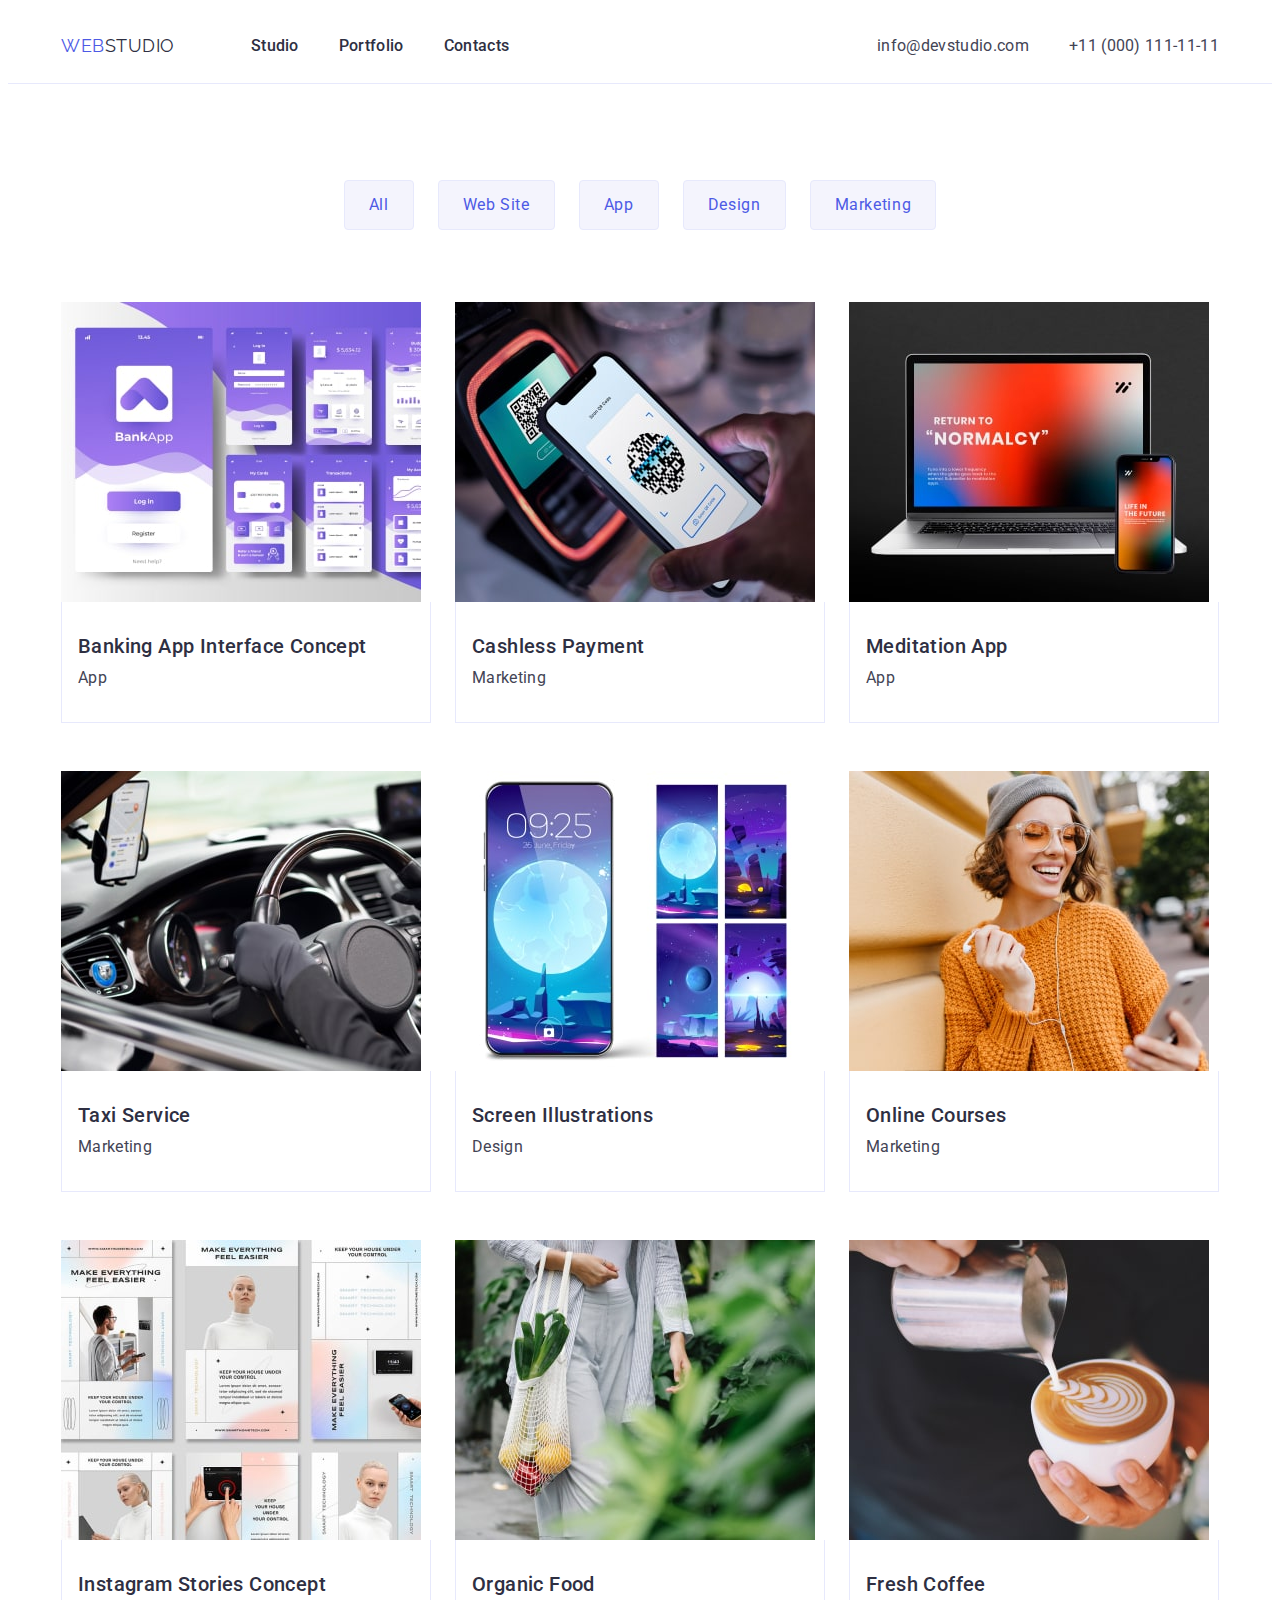
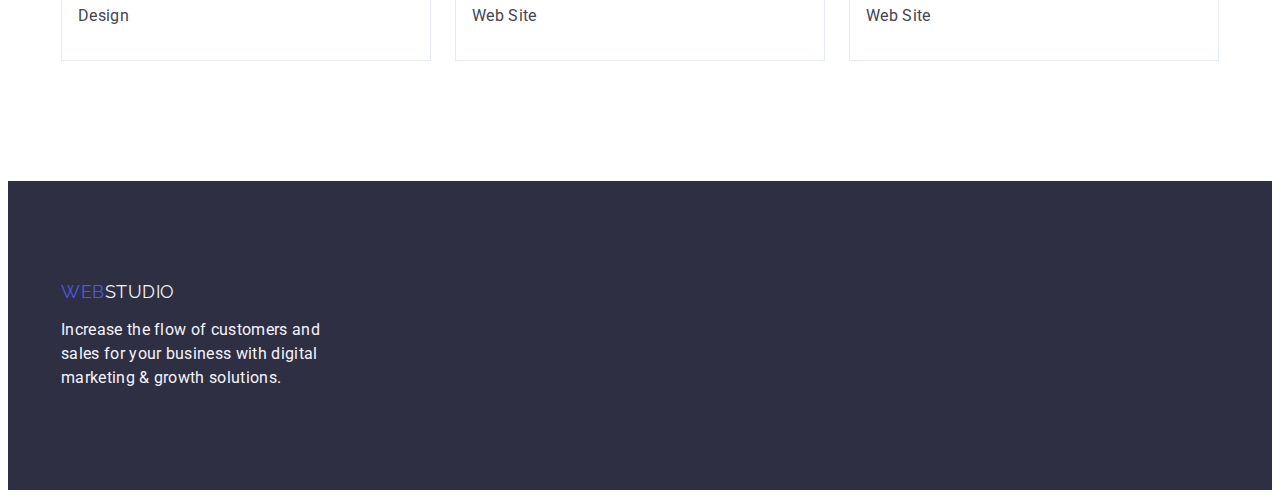
==== portfolio.html @ 1f960de4 "4-homework" ====
<!DOCTYPE html>
<html lang="en">
<head>
    <meta charset="UTF-8">
    <meta http-equiv="X-UA-Compatible" content="IE=edge">
    <meta name="viewport" content="width=device-width, initial-scale=1.0">
    <link rel="preconnect" href="https://fonts.googleapis.com">
    <link rel="preconnect" href="https://fonts.gstatic.com" crossorigin>
    <link href="https://fonts.googleapis.com/css2?family=Raleway:wght@800&family=Roboto:wght@300;400;500;700&display=swap" rel="stylesheet">
    <link rel="stylesheet" href="https://cdnjs.cloudflare.com/ajax/libs/modern-normalize/2.0.0/modern-normalize.min.css" integrity="sha512-4xo8blKMVCiXpTaLzQSLSw3KFOVPWhm/TRtuPVc4WG6kUgjH6J03IBuG7JZPkcWMxJ5huwaBpOpnwYElP/m6wg==" crossorigin="anonymous" referrerpolicy="no-referrer" />
    <link rel="stylesheet" href="styles/style.css">
    <title>Portfolio</title>
</head>
<body>
  <header class="header">
        <!-- navigation -->
        <div class="container">
            <nav class="navigation">
                <a class="logo link" href="./index.html">Web<span class="logo-second-part">Studio</span></a>
                <ul class="list nav-list">
                    <li class="item"><a class="nav-item link" href="./index.html">Studio</a></li>
                    <li class="item"><a class="nav-item link" href="./portfolio.html">Portfolio</a></li>
                    <li class="item"><a class="nav-item link" href="">Contacts</a></li>
                </ul>
            </nav>
            <!-- contacts -->
            <address class="contacts">
                <ul class="list contacts-list">
                    <li class="item"><a class="contacts-item link" href="mailto:info@devstudio.com">info@devstudio.com</a></li>
                    <li class="item"><a class="contacts-item link" href="tel:+110001111111">+11 (000) 111-11-11</a></li>
                </ul>
            </address>
        </div>
    </header>
    <main>
       <section class="portfolio">
            <div class="container">
                <h1 class="visually-hidden"> Portfolio</h1>
                <ul class="list portfolio-filter">
                    <li class="item">
                        <button class="portfolio-btn" type="button">All</button>
                    </li>
                    <li class="item">
                        <button class="portfolio-btn" type="button">Web Site</button>
                    </li>
                    <li class="item">
                        <button class="portfolio-btn" type="button">App</button>
                    </li>
                    <li class="item">
                        <button class="portfolio-btn" type="button">Design</button>
                    </li>
                    <li class="item">
                        <button class="portfolio-btn" type="button">Marketing</button>
                    </li>
                </ul>
                <ul class="list portfolio-list">
                    <li class="item">
                        <a class="portfolio-item link" href="">
                            <img src="images/portf1-min.jpg" width="360" alt="apps">
                            <div class="portfolio-item-name">
                                <h2 class="portfolio-header list-header">Banking App Interface Concept</h2>
                                <p class="portfolio-text list-text">App</p>
                            </div>
                        </a>
                    </li>
                    <li class="item">
                        <a class="portfolio-item link" href="">
                            <img src="images/portf2-min.jpg" width="360" alt="paymant">
                            <div class="portfolio-item-name">
                                <h2 class="portfolio-header list-header">Cashless Payment</h2>
                                <p class="portfolio-text list-text">Marketing</p>
                            </div>
                        </a>
                    </li>
                    <li class="item">
                        <a class="portfolio-item link" href="">
                            <img src="images/portf3-min.jpg" width="360" alt="desktop mobile apps">
                            <div class="portfolio-item-name">
                                <h2 class="portfolio-header list-header">Meditation App</h2>
                                <p class="portfolio-text list-text">App</p>
                            </div>
                        </a>
                    </li>
                    <li class="item">
                        <a class="portfolio-item link" href="">
                            <img src="images/portf4-min.jpg" width="360" alt="automobile app">
                            <div class="portfolio-item-name">
                                <h2 class="portfolio-header list-header">Taxi Service</h2>
                                <p class="portfolio-text list-text">Marketing</p>
                            </div>
                        </a>
                    </li>
                    <li class="item">
                        <a class="portfolio-item link" href="">
                            <img src="images/portf5-min.jpg" width="360" alt="screen">
                            <div class="portfolio-item-name">
                                <h2 class="portfolio-header list-header">Screen Illustrations</h2>
                                <p class="portfolio-text list-text">Design</p>
                            </div>
                        </a>
                    </li>
                    <li class="item">
                        <a class="portfolio-item link" href="">
                            <img src="images/portf6-min.jpg" width="360" alt="study">
                           <div class="portfolio-item-name">
                             <h2 class="portfolio-header list-header">Online Courses</h2>
                             <p class="portfolio-text list-text">Marketing</p>
                           </div>
                        </a>
                    </li>
                    <li class="item">
                        <a class="portfolio-item link" href="">
                            <img src="images/portf7-min.jpg" width="360" alt="instagram stories">
                            <div class="portfolio-item-name">
                                <h2 class="portfolio-header list-header">Instagram Stories Concept</h2>
                                <p class="portfolio-text list-text">Design</p>
                            </div>
                        </a>
                    </li>
                    <li class="item">
                        <a class="portfolio-item link" href="">
                            <img src="images/portf8-min.jpg" width="360" alt="vedgetables">
                            <div class="portfolio-item-name">
                                <h2 class="portfolio-header list-header">Organic Food</h2>
                                <p class="portfolio-text list-text">Web Site</p>
                            </div>
                        </a>
                    </li>
                    <li class="item">
                        <a class="portfolio-item link" href="">
                            <img src="images/portf9-min.jpg" width="360" alt="coffee">
                            <div class="portfolio-item-name">
                                <h2 class="portfolio-header list-header">Fresh Coffee</h2>
                                <p class="portfolio-text list-text">Web Site</p>
                            </div>
                        </a>
                    </li>
                </ul>
            </div>
       </section> 
    </main>
    <footer class="footer">
       <div class="container">
        <a class="logo link" href="./index.html">Web<span class="logo-second-footer">Studio</span></a>
        <p class="disclaimer">Increase the flow of customers and sales for your business with digital marketing & growth solutions.</p>
       </div>
    </footer>
</body>
</html>
---- styles/style.css ----
/* for all */
:root {
    --text-color: #434455;
}

body {
    font-family: 'Roboto', sans-serif;
    color: #2E2F42;
    background-color: #fff;
}

h1,
h2,
h3,
p,
ul {
    padding: 0;
    margin: 0;
}

img {
    display: block;
}

.link {
    text-decoration: none;
}

.list {
    list-style: none;
}

.container {
    width: 1158px;
    margin: 0 auto;
    padding-left: 12px;
    padding-right: 12px;
    /* outline: 2px solid red; */
}

.section-title {
    font-size: 36px;
    line-height: 1.11;
    text-align: center;
    letter-spacing: 0.02em;
    text-transform: capitalize;
}

.list-header {
    font-weight: 500;
    font-size: 20px;
    line-height: 1.2;
    letter-spacing: 0.02em;
}

.list-text {
    font-size: 16px;
    line-height: 1.5;
    letter-spacing: 0.02em;
    color: var(--text-color);
}

.visually-hidden {
    position: absolute;
    white-space: nowrap;
    width: 1px;
    height: 1px;
    overflow: hidden;
    border: 0;
    padding: 0;
    clip: rect(0 0 0 0);
    clip-path: inset(50%);
    margin: -1px;
}

/* Header */
.header {
    padding-top: 10.5px;
    padding-bottom: 10.5px;
    border-bottom: 1px solid #E7E9FC;
}

.header .container {
    display: flex;
    justify-content: space-between;
}

.logo {
    font-family: 'Raleway', sans-serif;
    font-size: 18px;
    line-height: 1.17;
    color: #4D5AE5;
    letter-spacing: 0.03em;
    text-transform: uppercase;

    padding-top: 15px;
    padding-bottom: 15px;
    margin-right: 76px;
}

.logo-second-part {
    color: #2E2F42;
}

.navigation {
    display: flex;
    align-items: center;
}

.nav-list {
    display: flex;
    gap: 40px;
}

.nav-item {
    font-size: 16px;
    line-height: 1.5;
    letter-spacing: 0.02em;
    color: #2E2F42;
    font-weight: 500;

    padding-top: 24px;
    padding-bottom: 24px;
}

.nav-list .item {
    padding-top: 15px;
    padding-bottom: 15px;
    /* margin-right: 40px; */
}

/* .nav-list .item:last-child {
    margin-right: 0px;
} */

.nav-item:hover,
.nav-item:focus {
    color: #404BBF;
}
.contacts {
    font-style: normal;
}

.contacts-list {
    display: flex;
    gap: 40px;
}

.contacts-list .item {
    padding-top: 15px;
    padding-bottom: 15px;
    /* margin-right: 40px; */
}

/* .contacts-list .item:last-child {
    margin-right: 0;
} */

.contacts-item {
    font-size: 16px;
    line-height: 1.5;
    letter-spacing: 0.02em;
    color: #434455;
}

.contacts-item:hover,
.contacts-item:focus {
    color: #404BBF;
}

/* main index */

/* HERO */

.hero {
    background: #2E2F42;
    background-image: linear-gradient(rgba(46, 47, 66, 0.7), rgba(46, 47, 66, 0.7)), url(../images/hero-img.jpg);
    background-repeat: no-repeat;
    background-position: center;
    background-size: cover;
    height: 600px;
    padding-top: 188px;
    padding-bottom: 188px;
}
.hero-header {
    font-size: 56px;
    line-height: 1.07;
    text-align: center;
    letter-spacing: 0.02em;
    color: #FFFFFF;
    max-width: 496px;
    
    /* width: 496px; */
    /* margin-bottom: 48px; */
    margin: 0 auto 48px;
}

.hero-btn {
    font-family: 'Roboto', sans-serif;
    font-size: 16px;
    line-height: 1.5;
    align-items: center;
    letter-spacing: 0.04em;
    color: #FFFFFF;
    background-color: #4D5AE5;
    cursor: pointer;
    
    border: none;
    border-radius: 4px;
    /* padding: 16px 32px; */
    min-width: 169px;
    height: 56px;
    display: block;
    margin: 0 auto;
}

.hero-btn:hover,
.hero-btn:focus {
    background-color: #404BBF;
}

/* FEACHERS */

.feachers {
    padding-top: 120px;
    padding-bottom: 120px;
}

.feachers-list {
    display: flex;
    gap: 24px;
}

.feachers-list .item {
    width: calc((100%-72px)/4);
    /* margin-right: 24px; */
}

.feachers-img {
    /* background-color: #F4F4FD; */
    border-radius: 4px;
    width: 264px;
    height: 112px;
    display: flex;
}

/* .feachers-icon{
    display: flex;
} */

/* .feachers-list .item:last-child {
    margin-right: 0;
} */

.feachers-header-item {
    margin-bottom: 8px;
}

.feachers-text-item {
}

/* SERVICES */

.services {
    padding-bottom: 120px;
}

.services-header {
    margin-bottom: 72px;
}

.services-list {
    display: flex;
    gap: 24px;
}

.services-list .item {
    width: 360px;
    height: 300px;
    border: 1px solid #E7E9FC;
    /* margin-right: 24px; */
}

/* .services-list .item:last-child {
    margin-right: 0;
} */

/* TEAM */

.team {
    background-color: #F4F4FD;
    padding-top: 120px;
    padding-bottom: 120px;
}

.team-header {
    margin-bottom: 72px;
}

.team-list {
    display: flex;
    gap: 24px;
    
}

.team-item {
    background-color: #ffffff;
    width: calc((100% - 72px) / 4);
    /* padding-bottom: 32px; */
    background-color: #ffffff;
    box-shadow: 0px 1px 6px rgba(46, 47, 66, 0.08),
                0px 1px 1px rgba(46, 47, 66, 0.16),
                0px 2px 1px rgba(46, 47, 66, 0.08);
    border-radius: 0px 0px 4px 4px;
    /* margin-right: 24px; */
}

/* .team-list .team-item:last-child {
    margin-right: 0;
} */

.team-name-position {
    padding: 32px 16px;
}

.team-header-item {
    /* margin-top: 32px; */
    margin-bottom: 8px;
    text-align: center;
}

.team-text-item {
    /* margin-bottom: 32px; */
    text-align: center;
}

/* .social-network {
    background-color: #4D5AE5;
    width: 40px;
    height: 40px;
} */

/* main Portfolio */

.portfolio {
    padding-top: 96px;
    padding-bottom: 120px;
}

.portfolio-filter {
    display: flex;
    margin-bottom: 72px;
    justify-content: center;
}

.portfolio-btn {
    font-family: 'Roboto', sans-serif;
    font-style: normal;
    font-size: 16px;
    line-height: 1.5;
    letter-spacing: 0.04em; 
    color: #4D5AE5;
    background-color: #F4F4FD;
    
    border: 1px solid #E7E9FC;
    border-radius: 4px;
    cursor: pointer;
    padding: 12px 24px;
}

.portfolio-filter .item {
    margin-right: 24px;
}

.portfolio-filter .item:last-child {
    margin-right: 0;
}

.portfolio-btn:hover,
.portfolio-btn:focus {
    background-color: #404BBF;
    color: #FFFFFF;
    box-shadow: 0px 3px 1px rgba(0, 0, 0, 0.1), 
                0px 2px 1px rgba(0, 0, 0, 0.08), 
                0px 2px 2px rgba(0, 0, 0, 0.12);
    border: 1px solid transparent;
}

.portfolio-list {
    display: flex;
    flex-wrap: wrap;
    gap: 48px 24px;
}

.portfolio-list .item {
    width: calc((100% - 48px) / 3);
    /* width: 360px; */
    /* padding-bottom: 32px; */
    /* margin-right: 24px; */
    /* margin-bottom: 48px; */
}

.portfolio-item-name {
    padding: 32px 16px;
    border: 1px solid #E7E9FC;
    border-top: none;
}

/* .portfolio-list .item:nth-child(3n) {
    margin-right: 0;
} */

/* .portfolio-list .item:nth-last-child(-n+3) {
    margin-bottom: 0;
} */

.portfolio-header {
    color: #2E2F42;
    margin-bottom: 8px;
    /* margin-top: 32px; */
    /* margin-left: 16px; */
}

.portfolio-text {
    /* margin-left: 16px; */
}

/* Footer */

.footer {
    background-color: #2E2F42;
    padding-top: 100px;
    padding-bottom: 100px;
}

.footer .link {
    display: inline-block;
    margin-bottom: 16px;
    padding: 0;
}

.logo-second-footer {
    color: #F4F4FD;
}

.disclaimer {
    color: #F4F4FD;
    font-size: 16px;
    line-height: 1.5;
    letter-spacing: 0.02em;
    max-width: 264px;
}
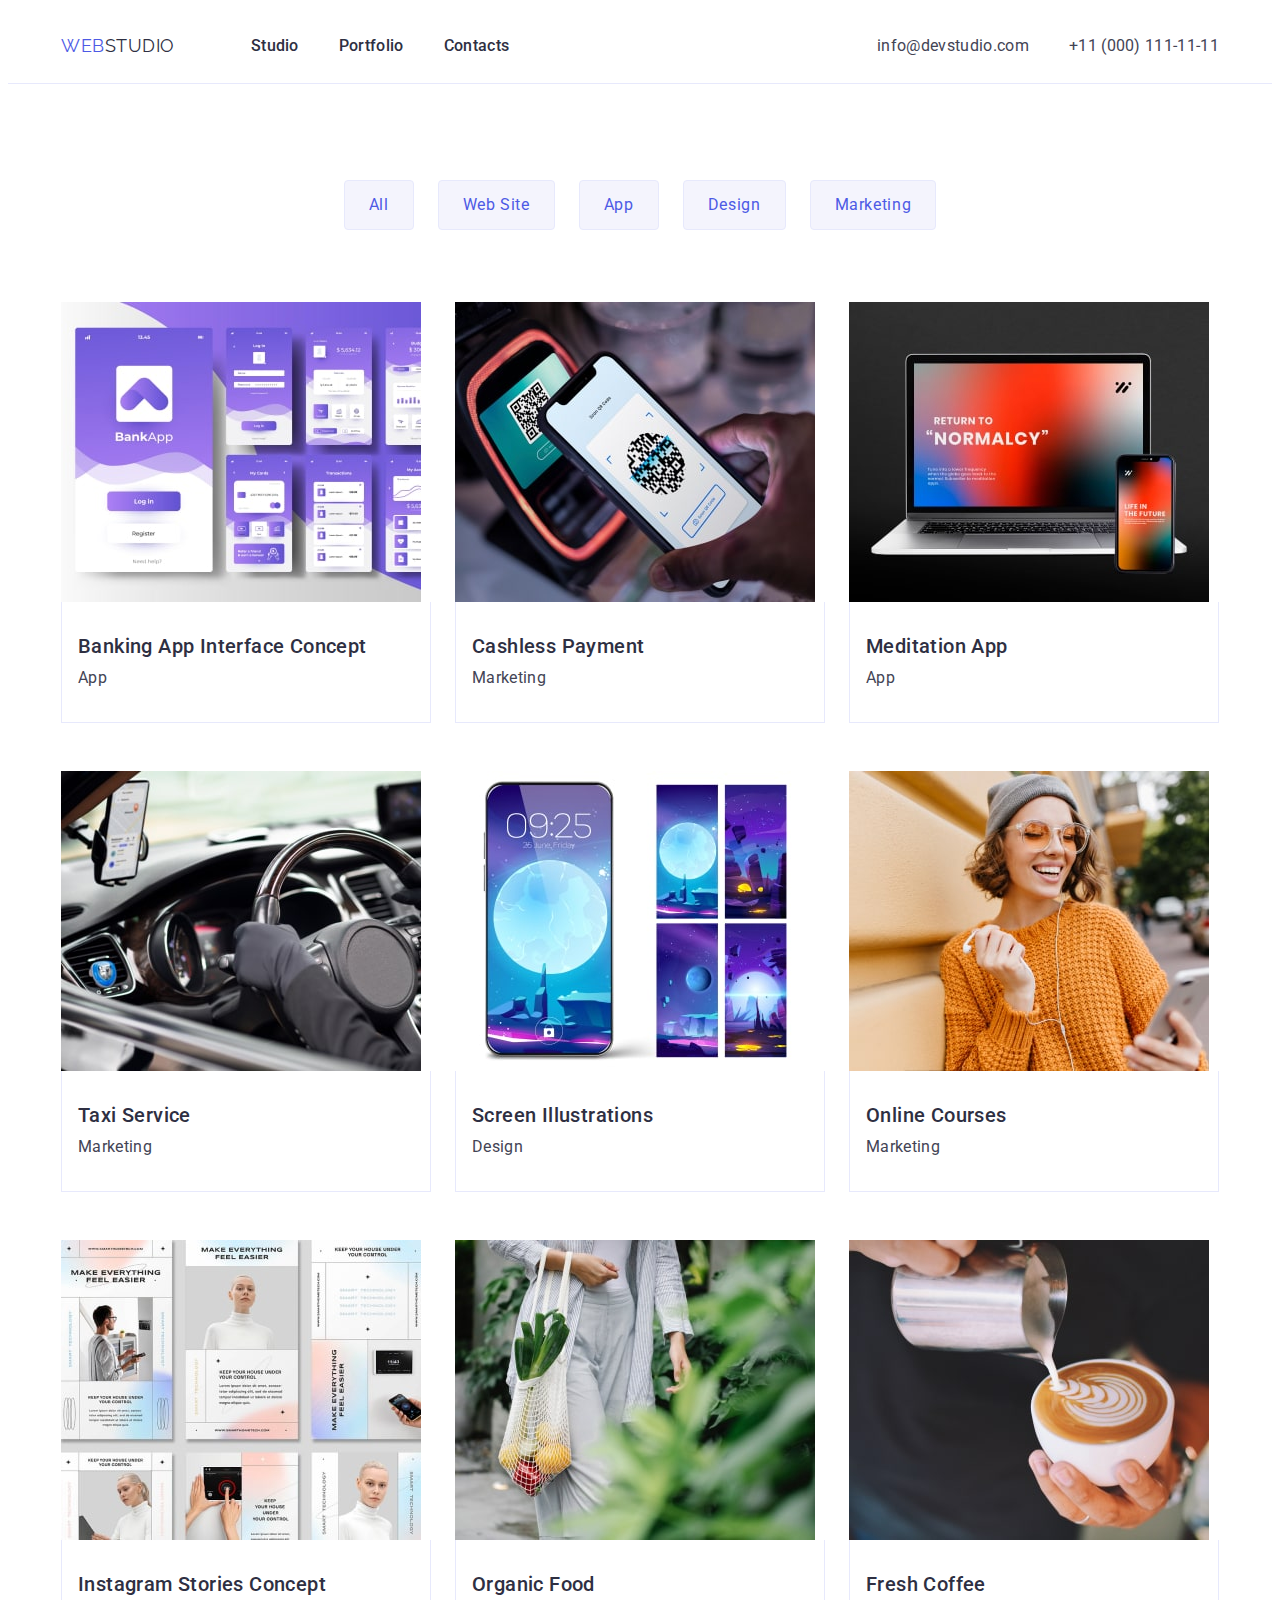
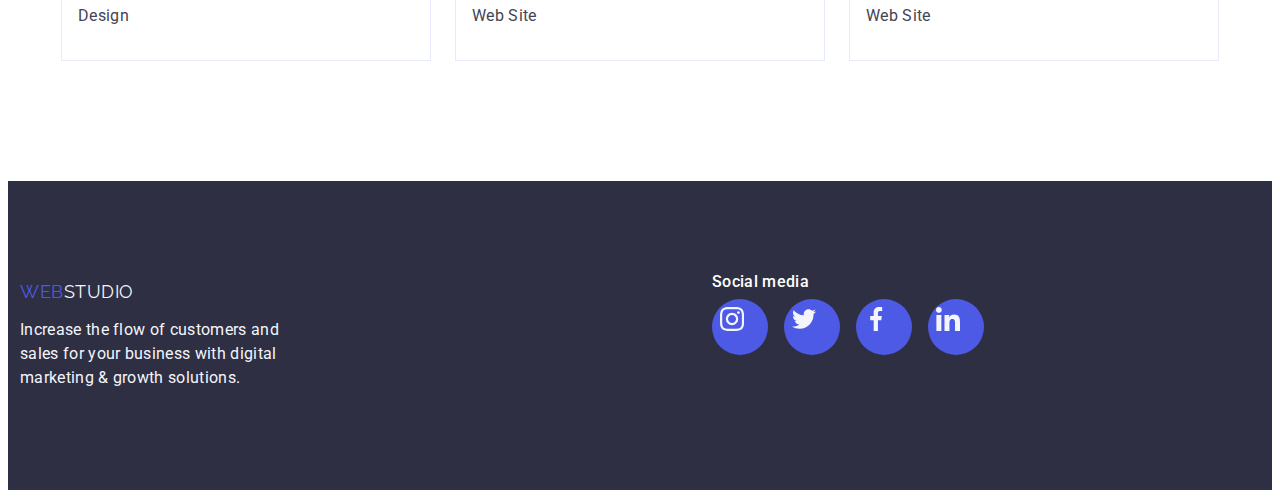
==== commit 1dcef98d: "4th homework" ====
--- a/portfolio.html
+++ b/portfolio.html
@@ -144,6 +144,39 @@
         <a class="logo link" href="./index.html">Web<span class="logo-second-footer">Studio</span></a>
         <p class="disclaimer">Increase the flow of customers and sales for your business with digital marketing & growth solutions.</p>
        </div>
+       <div class="container">
+        <h2 class="social-title">Social media</h2>
+        <ul class="list footer-list">
+            <li class="footer-soc-item">
+                <a href="" target="_blank" rel="noopener noreferer" class="link">
+                    <svg class="footer-social">
+                        <use href="./images/symbol-defs.svg#instagram"></use>
+                    </svg>
+                </a>
+            </li>
+            <li class="footer-soc-item">
+                <a href="" target="_blank" rel="noopener noreferer" class="link">
+                    <svg class="footer-social">
+                        <use href="./images/symbol-defs.svg#twitter"></use>
+                    </svg>
+                </a>
+            </li>
+            <li class="footer-soc-item">
+                <a href="" target="_blank" rel="noopener noreferer" class="link">
+                    <svg class="footer-social">
+                        <use href="./images/symbol-defs.svg#facebook"></use>
+                    </svg>
+                </a>
+            </li>
+            <li class="footer-soc-item">
+                <a href="" target="_blank" rel="noopener noreferer" class="link">
+                    <svg class="footer-social">
+                        <use href="./images/symbol-defs.svg#linkedin"></use>
+                    </svg>
+                </a>
+            </li>
+        </ul>
+    </div>
     </footer>
 </body>
 </html>--- a/styles/style.css
+++ b/styles/style.css
@@ -237,16 +237,17 @@
 }
 
 .feachers-img {
-    /* background-color: #F4F4FD; */
+    background-color: #F4F4FD;
     border-radius: 4px;
     width: 264px;
     height: 112px;
     display: flex;
-}
-
-/* .feachers-icon{
-    display: flex;
-} */
+    justify-content: center;
+    align-items: center;
+}
+
+.feachers-icon{
+}
 
 /* .feachers-list .item:last-child {
     margin-right: 0;
@@ -320,7 +321,8 @@
 } */
 
 .team-name-position {
-    padding: 32px 16px;
+    padding: 32px 16px 0;
+    margin-bottom: 8px;
 }
 
 .team-header-item {
@@ -334,11 +336,75 @@
     text-align: center;
 }
 
-/* .social-network {
-    background-color: #4D5AE5;
+.social-net {
+    display: flex;
+    gap: 24px;
+    margin: 0 16px 32px;
+}
+.social-item {
     width: 40px;
     height: 40px;
-} */
+    background-color: #4D5AE5;
+    border-radius: 50%;
+    padding: 12px;
+}
+
+.social-icons {
+    width: 16px;
+    height: 16px;
+    fill: #F4F4FD;
+}
+
+.social-item:hover,
+.social-item:focus {
+    background-color: #404BBF;
+}
+
+/* CUSTOMERS */
+
+.customers {
+    padding-top: 23px;
+    padding-bottom: 120px;
+}
+
+.customers-title {
+    margin-bottom: 72px;
+}
+
+.customers-list {
+    display: flex;
+    gap: 24px;
+}
+.customers-item {
+    width: 168px;
+    height: 88px;
+  
+    
+    /* fill: #8E8F99; */
+}
+
+.customer-link {
+    display: flex;
+    border: 1px solid #8E8F99;
+    border-radius: 4px;
+    color: #8E8F99;
+}
+
+.customers-logo {
+    fill: currentColor;
+    width: 104px;
+    height: 56px;
+    margin: 16px 32px;
+}
+
+.customer-link:hover,
+.customer-link:focus {
+    border: 1px solid #404BBF;
+    color: #404BBF;
+}
+
+
+
 
 /* main Portfolio */
 
@@ -431,6 +497,8 @@
     background-color: #2E2F42;
     padding-top: 100px;
     padding-bottom: 100px;
+    display: flex;
+    gap: 120px;
 }
 
 .footer .link {
@@ -451,3 +519,37 @@
     max-width: 264px;
 }
 
+.social-title {
+    font-weight: 500;
+    font-size: 16px;
+    line-height: 1.5px;
+    letter-spacing: 0.02em;
+    color: #FFFFFF;
+
+    margin-bottom: 16px;
+}
+
+.footer-list {
+    display: flex;
+    gap: 16px;
+}
+
+.footer-soc-item {
+    width: 40px;
+    height: 40px;
+    border-radius: 50%;
+    background-color: #4D5AE5;
+    padding: 8px;
+}
+
+.footer-social {
+    width: 24px;
+    height: 24px;
+    fill: #F4F4FD;
+}
+
+.footer-soc-item:hover, 
+.footer-soc-item:focus {
+    background-color: #31D0AA;
+}
+
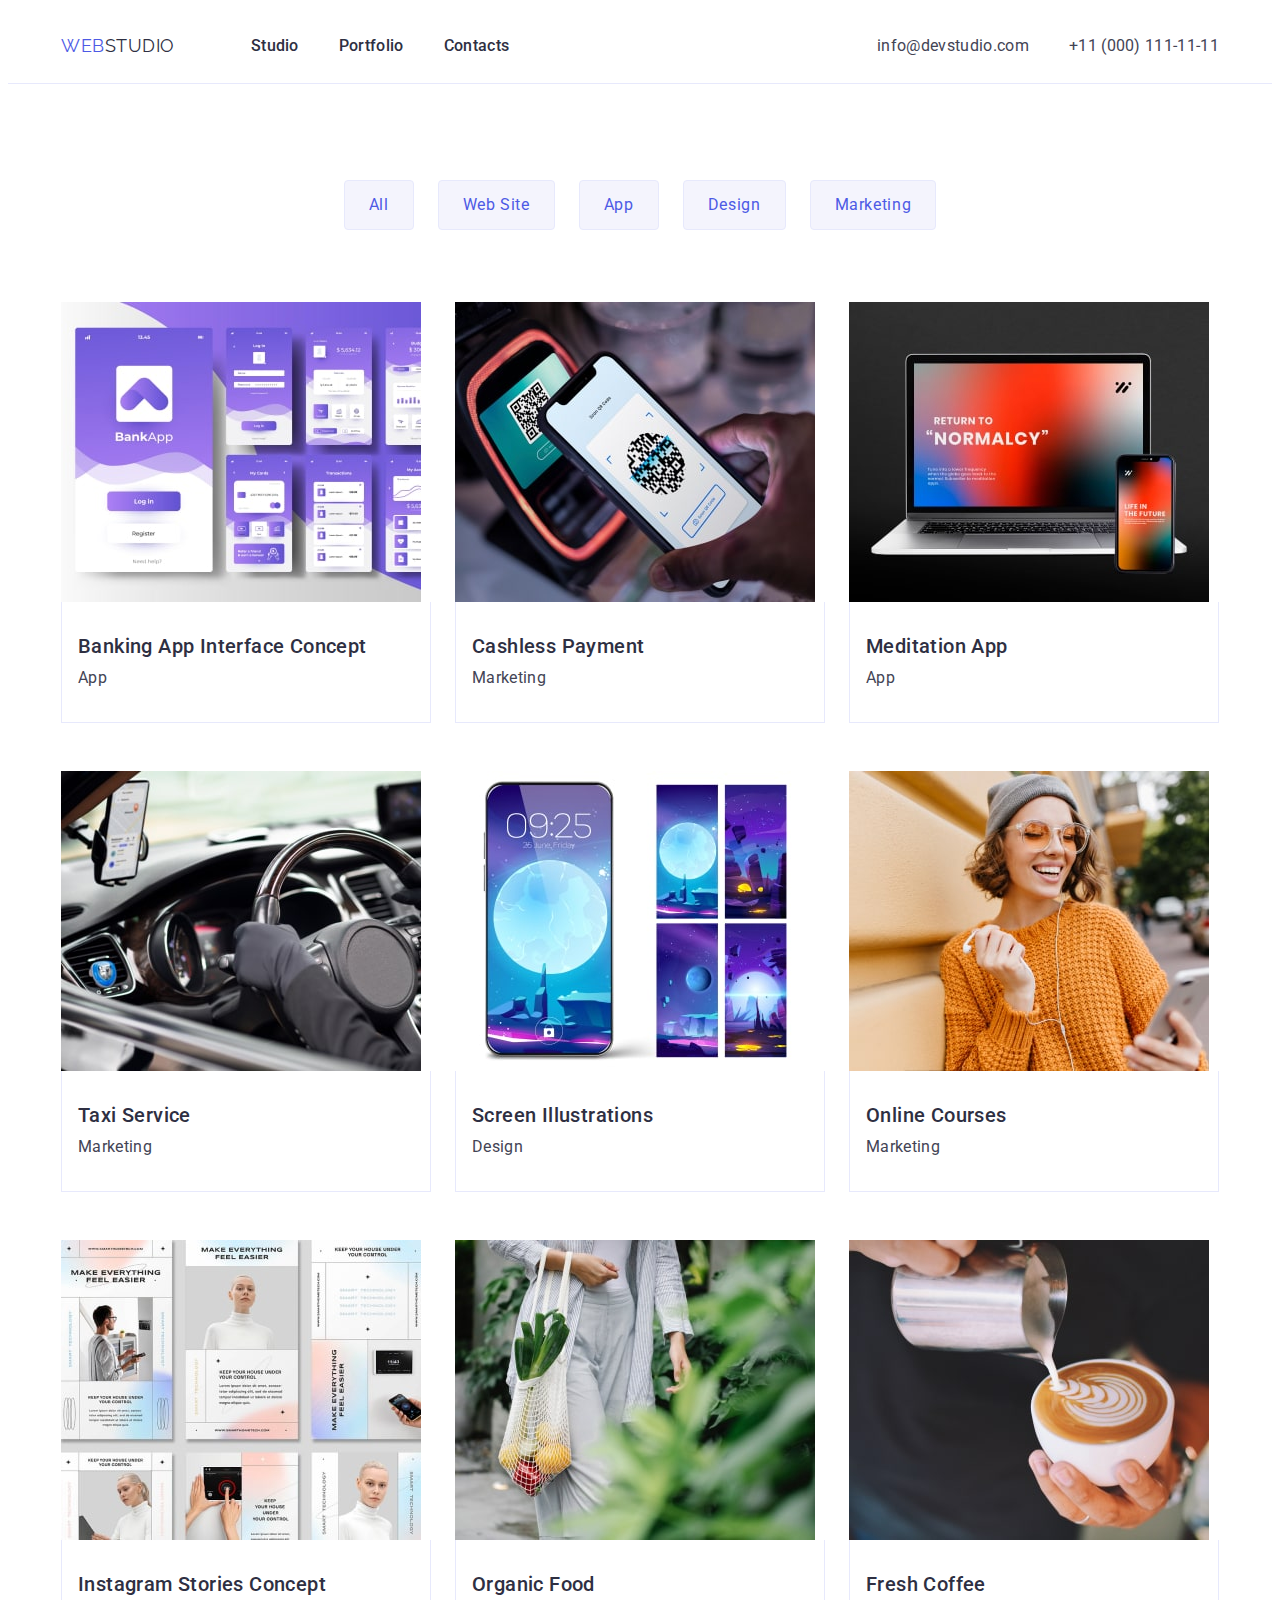
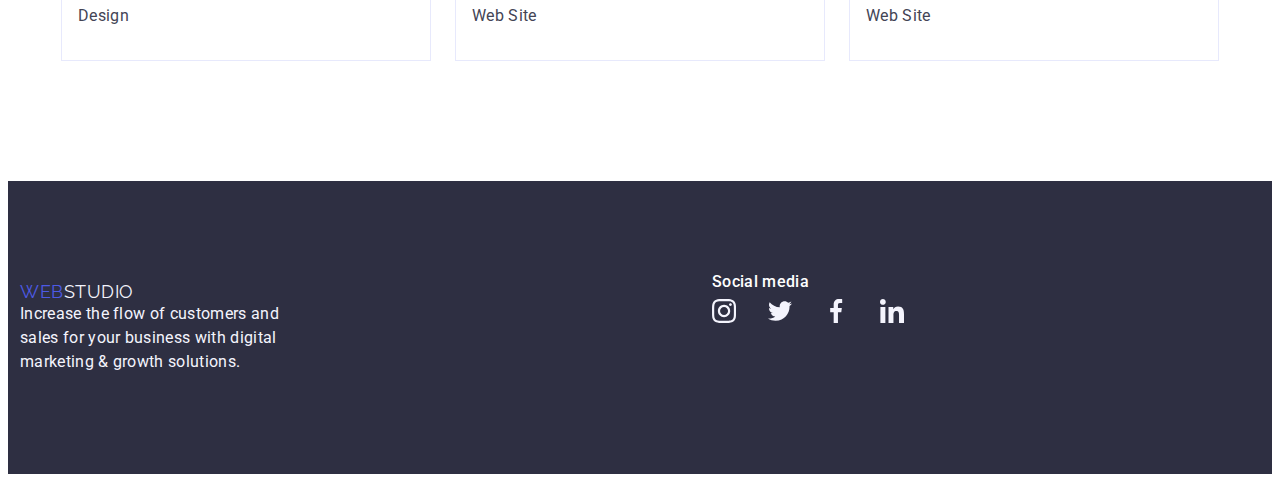
==== commit dd745950: "upd icons" ====
--- a/portfolio.html
+++ b/portfolio.html
@@ -148,28 +148,28 @@
         <h2 class="social-title">Social media</h2>
         <ul class="list footer-list">
             <li class="footer-soc-item">
-                <a href="" target="_blank" rel="noopener noreferer" class="link">
+                <a href="" target="_blank" rel="noopener noreferrer" class="link">
                     <svg class="footer-social">
                         <use href="./images/symbol-defs.svg#instagram"></use>
                     </svg>
                 </a>
             </li>
             <li class="footer-soc-item">
-                <a href="" target="_blank" rel="noopener noreferer" class="link">
+                <a href="" target="_blank" rel="noopener noreferrer" class="link">
                     <svg class="footer-social">
                         <use href="./images/symbol-defs.svg#twitter"></use>
                     </svg>
                 </a>
             </li>
             <li class="footer-soc-item">
-                <a href="" target="_blank" rel="noopener noreferer" class="link">
+                <a href="" target="_blank" rel="noopener noreferrer" class="link">
                     <svg class="footer-social">
                         <use href="./images/symbol-defs.svg#facebook"></use>
                     </svg>
                 </a>
             </li>
             <li class="footer-soc-item">
-                <a href="" target="_blank" rel="noopener noreferer" class="link">
+                <a href="" target="_blank" rel="noopener noreferrer" class="link">
                     <svg class="footer-social">
                         <use href="./images/symbol-defs.svg#linkedin"></use>
                     </svg>
--- a/styles/style.css
+++ b/styles/style.css
@@ -344,9 +344,18 @@
 .social-item {
     width: 40px;
     height: 40px;
+    
+    /* padding: 12px; */
+}
+
+.team-link {
+    width: 100%;
+    height: 100%;
     background-color: #4D5AE5;
     border-radius: 50%;
-    padding: 12px;
+    display: flex;
+    align-items: center;
+    justify-content: center;
 }
 
 .social-icons {
@@ -355,8 +364,8 @@
     fill: #F4F4FD;
 }
 
-.social-item:hover,
-.social-item:focus {
+.team-link:hover,
+.team-link:focus {
     background-color: #404BBF;
 }
 
@@ -376,7 +385,7 @@
     gap: 24px;
 }
 .customers-item {
-    width: 168px;
+    width: calc((100%-120px)/6);
     height: 88px;
   
     
@@ -384,17 +393,21 @@
 }
 
 .customer-link {
-    display: flex;
+    width: 100%;
+    height: 100%;
     border: 1px solid #8E8F99;
     border-radius: 4px;
     color: #8E8F99;
+    display: flex;
+    align-items: center;
+    justify-content: center;
 }
 
 .customers-logo {
     fill: currentColor;
     width: 104px;
     height: 56px;
-    margin: 16px 32px;
+    /* margin: 16px 32px; */
 }
 
 .customer-link:hover,
@@ -501,7 +514,7 @@
     gap: 120px;
 }
 
-.footer .link {
+.footer .link-logo {
     display: inline-block;
     margin-bottom: 16px;
     padding: 0;
@@ -537,19 +550,28 @@
 .footer-soc-item {
     width: 40px;
     height: 40px;
+}
+
+.footer-soc-link {
+    width: 100%;
+    height: 100%;
+    background-color: #4D5AE5;
     border-radius: 50%;
-    background-color: #4D5AE5;
-    padding: 8px;
+    display: flex;
+    align-items: center; 
+    justify-content: center;
 }
 
 .footer-social {
     width: 24px;
     height: 24px;
-    fill: #F4F4FD;
-}
-
-.footer-soc-item:hover, 
-.footer-soc-item:focus {
+    fill: #F4F4FD; 
+}
+
+
+
+.footer-soc-link:hover, 
+.footer-soc-link:focus {
     background-color: #31D0AA;
 }
 
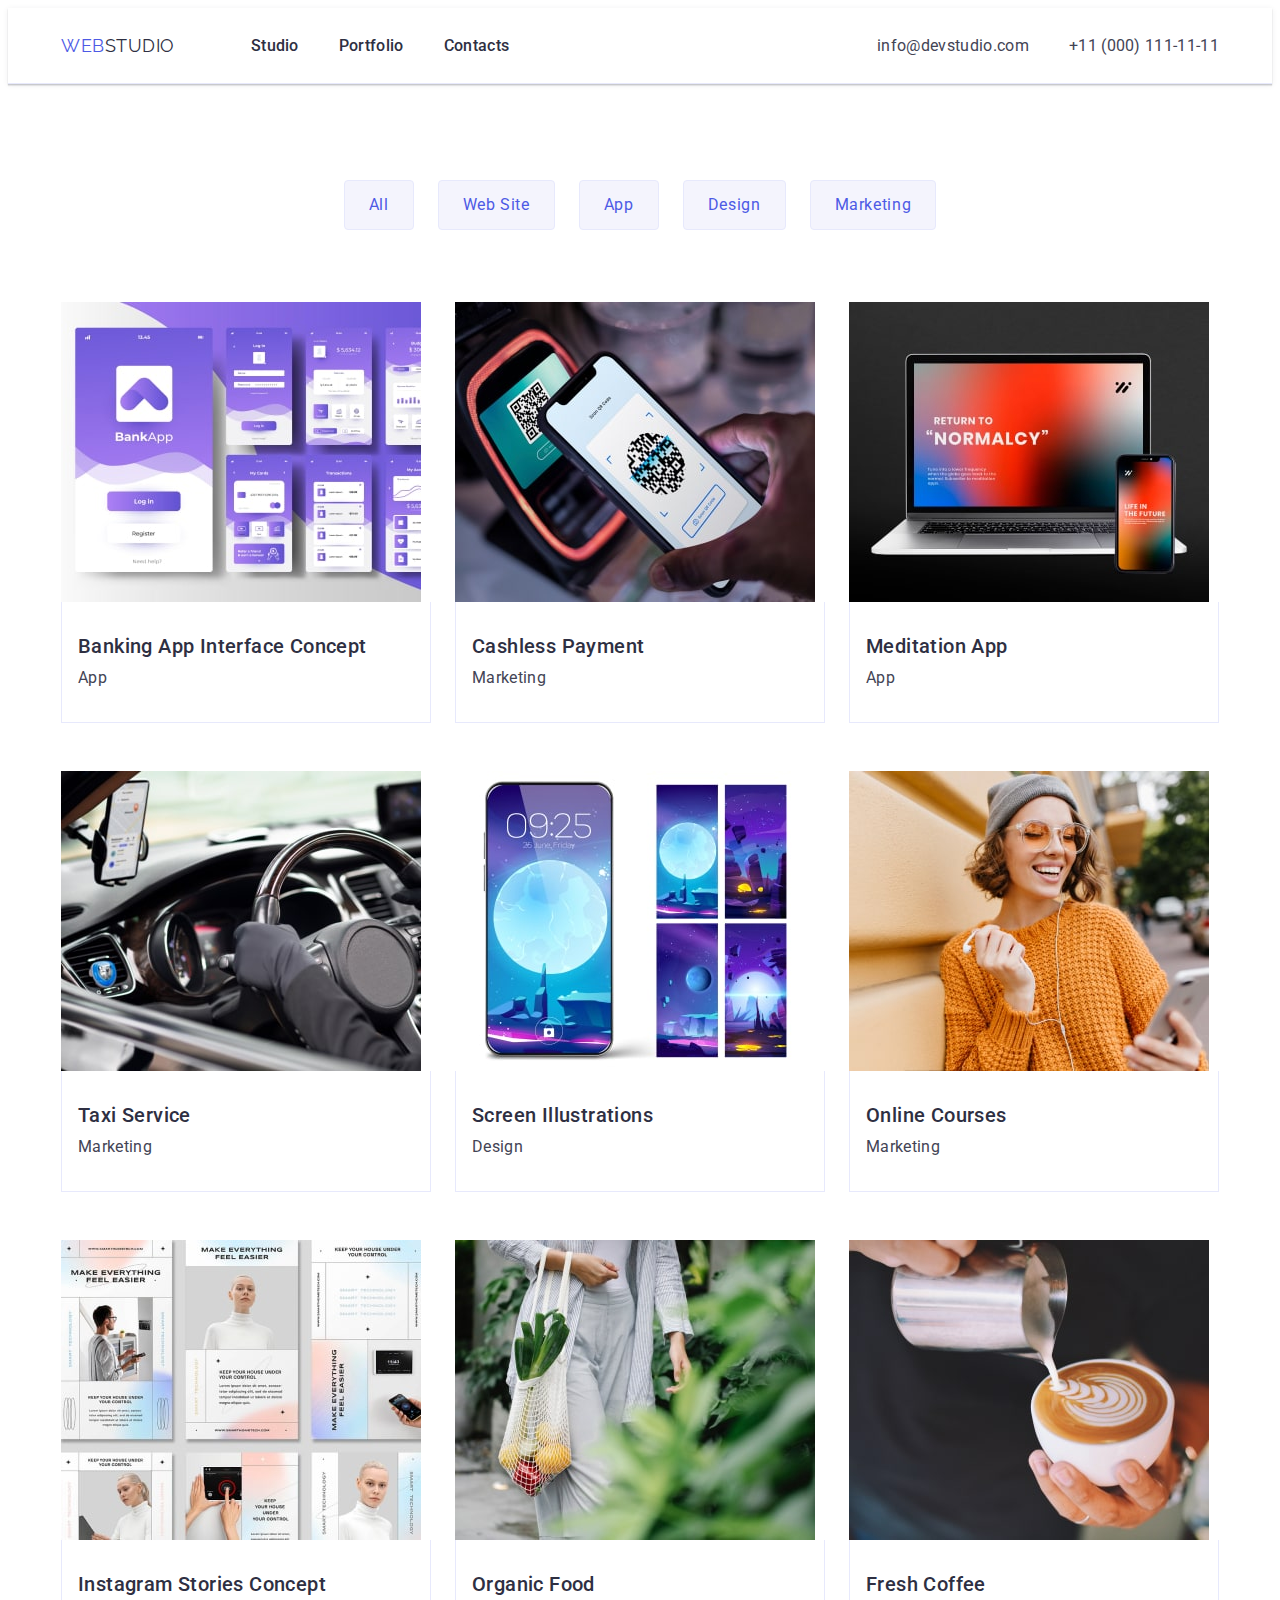
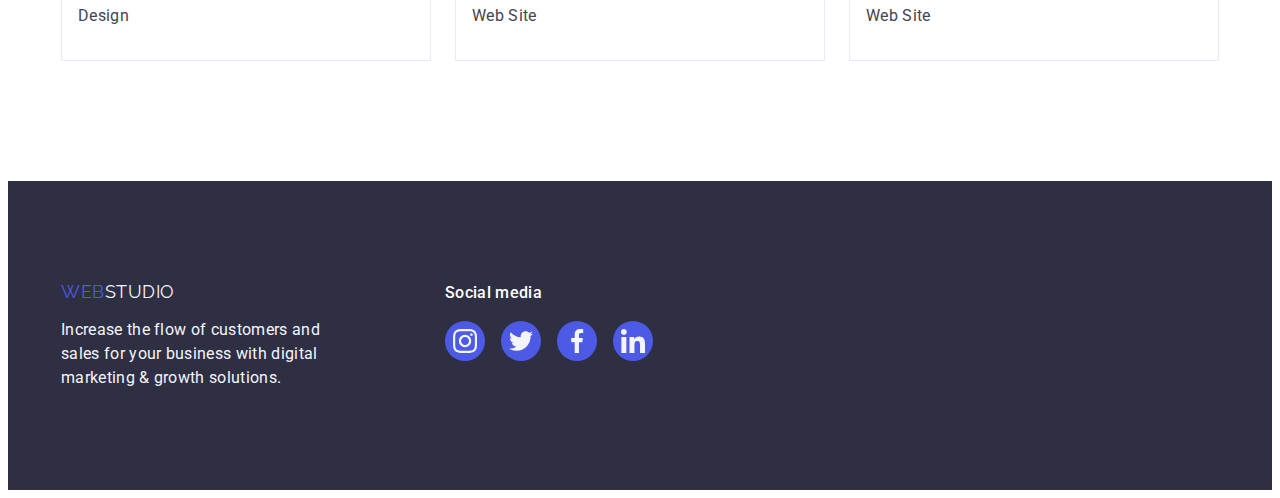
==== commit 6b11556b: "4th hm done" ====
--- a/portfolio.html
+++ b/portfolio.html
@@ -140,43 +140,45 @@
        </section> 
     </main>
     <footer class="footer">
-       <div class="container">
-        <a class="logo link" href="./index.html">Web<span class="logo-second-footer">Studio</span></a>
-        <p class="disclaimer">Increase the flow of customers and sales for your business with digital marketing & growth solutions.</p>
-       </div>
-       <div class="container">
-        <h2 class="social-title">Social media</h2>
-        <ul class="list footer-list">
-            <li class="footer-soc-item">
-                <a href="" target="_blank" rel="noopener noreferrer" class="link">
-                    <svg class="footer-social">
-                        <use href="./images/symbol-defs.svg#instagram"></use>
-                    </svg>
-                </a>
-            </li>
-            <li class="footer-soc-item">
-                <a href="" target="_blank" rel="noopener noreferrer" class="link">
-                    <svg class="footer-social">
-                        <use href="./images/symbol-defs.svg#twitter"></use>
-                    </svg>
-                </a>
-            </li>
-            <li class="footer-soc-item">
-                <a href="" target="_blank" rel="noopener noreferrer" class="link">
-                    <svg class="footer-social">
-                        <use href="./images/symbol-defs.svg#facebook"></use>
-                    </svg>
-                </a>
-            </li>
-            <li class="footer-soc-item">
-                <a href="" target="_blank" rel="noopener noreferrer" class="link">
-                    <svg class="footer-social">
-                        <use href="./images/symbol-defs.svg#linkedin"></use>
-                    </svg>
-                </a>
-            </li>
-        </ul>
-    </div>
+        <div class="container">
+            <div class="container-disclaimer">
+                <a class="logo link link-logo" href="./index.html">Web<span class="logo-second-footer">Studio</span></a>
+                <p class="disclaimer">Increase the flow of customers and sales for your business with digital marketing & growth solutions.</p>
+            </div>
+            <div class="container-social">
+                <h2 class="social-title">Social media</h2>
+                <ul class="list footer-list">
+                    <li class="footer-soc-item">
+                        <a href="" target="_blank" rel="noopener noreferrer" class="link footer-soc-link">
+                            <svg class="footer-social">
+                                <use href="./images/symbol-defs.svg#instagram"></use>
+                            </svg>
+                        </a>
+                    </li>
+                    <li class="footer-soc-item">
+                        <a href="" target="_blank" rel="noopener noreferrer" class="link footer-soc-link">
+                            <svg class="footer-social">
+                                <use href="./images/symbol-defs.svg#twitter"></use>
+                            </svg>
+                        </a>
+                    </li>
+                    <li class="footer-soc-item">
+                        <a href="" target="_blank" rel="noopener noreferrer" class="link footer-soc-link">
+                            <svg class="footer-social">
+                                <use href="./images/symbol-defs.svg#facebook"></use>
+                            </svg>
+                        </a>
+                    </li>
+                    <li class="footer-soc-item">
+                        <a href="" target="_blank" rel="noopener noreferrer" class="link footer-soc-link">
+                            <svg class="footer-social">
+                                <use href="./images/symbol-defs.svg#linkedin"></use>
+                            </svg>
+                        </a>
+                    </li>
+                </ul>
+            </div>
+        </div>
     </footer>
 </body>
 </html>--- a/styles/style.css
+++ b/styles/style.css
@@ -78,6 +78,9 @@
     padding-top: 10.5px;
     padding-bottom: 10.5px;
     border-bottom: 1px solid #E7E9FC;
+    box-shadow: 0px 2px 1px rgba(46, 47, 66, 0.08), 
+                0px 1px 1px rgba(46, 47, 66, 0.16), 
+                0px 1px 6px rgba(46, 47, 66, 0.08);
 }
 
 .header .container {
@@ -173,14 +176,16 @@
 /* HERO */
 
 .hero {
-    background: #2E2F42;
+    background-color: #2E2F42;
     background-image: linear-gradient(rgba(46, 47, 66, 0.7), rgba(46, 47, 66, 0.7)), url(../images/hero-img.jpg);
     background-repeat: no-repeat;
     background-position: center;
     background-size: cover;
+    max-width: 1440px;
     height: 600px;
     padding-top: 188px;
     padding-bottom: 188px;
+    margin: 0 auto;
 }
 .hero-header {
     font-size: 56px;
@@ -233,32 +238,23 @@
 
 .feachers-list .item {
     width: calc((100%-72px)/4);
-    /* margin-right: 24px; */
 }
 
 .feachers-img {
     background-color: #F4F4FD;
     border-radius: 4px;
-    width: 264px;
+    width: 100%;
     height: 112px;
     display: flex;
     justify-content: center;
     align-items: center;
 }
 
-.feachers-icon{
-}
-
-/* .feachers-list .item:last-child {
-    margin-right: 0;
-} */
-
 .feachers-header-item {
     margin-bottom: 8px;
 }
 
-.feachers-text-item {
-}
+
 
 /* SERVICES */
 
@@ -500,9 +496,8 @@
     /* margin-left: 16px; */
 }
 
-.portfolio-text {
-    /* margin-left: 16px; */
-}
+
+
 
 /* Footer */
 
@@ -510,8 +505,12 @@
     background-color: #2E2F42;
     padding-top: 100px;
     padding-bottom: 100px;
+}
+
+.footer .container {
     display: flex;
     gap: 120px;
+    align-items: baseline;
 }
 
 .footer .link-logo {
@@ -532,10 +531,15 @@
     max-width: 264px;
 }
 
+/* .container-social {
+    background-color: #fff;
+    padding-top: 5px;
+} */
+
 .social-title {
     font-weight: 500;
     font-size: 16px;
-    line-height: 1.5px;
+    line-height: 1.5;
     letter-spacing: 0.02em;
     color: #FFFFFF;
 
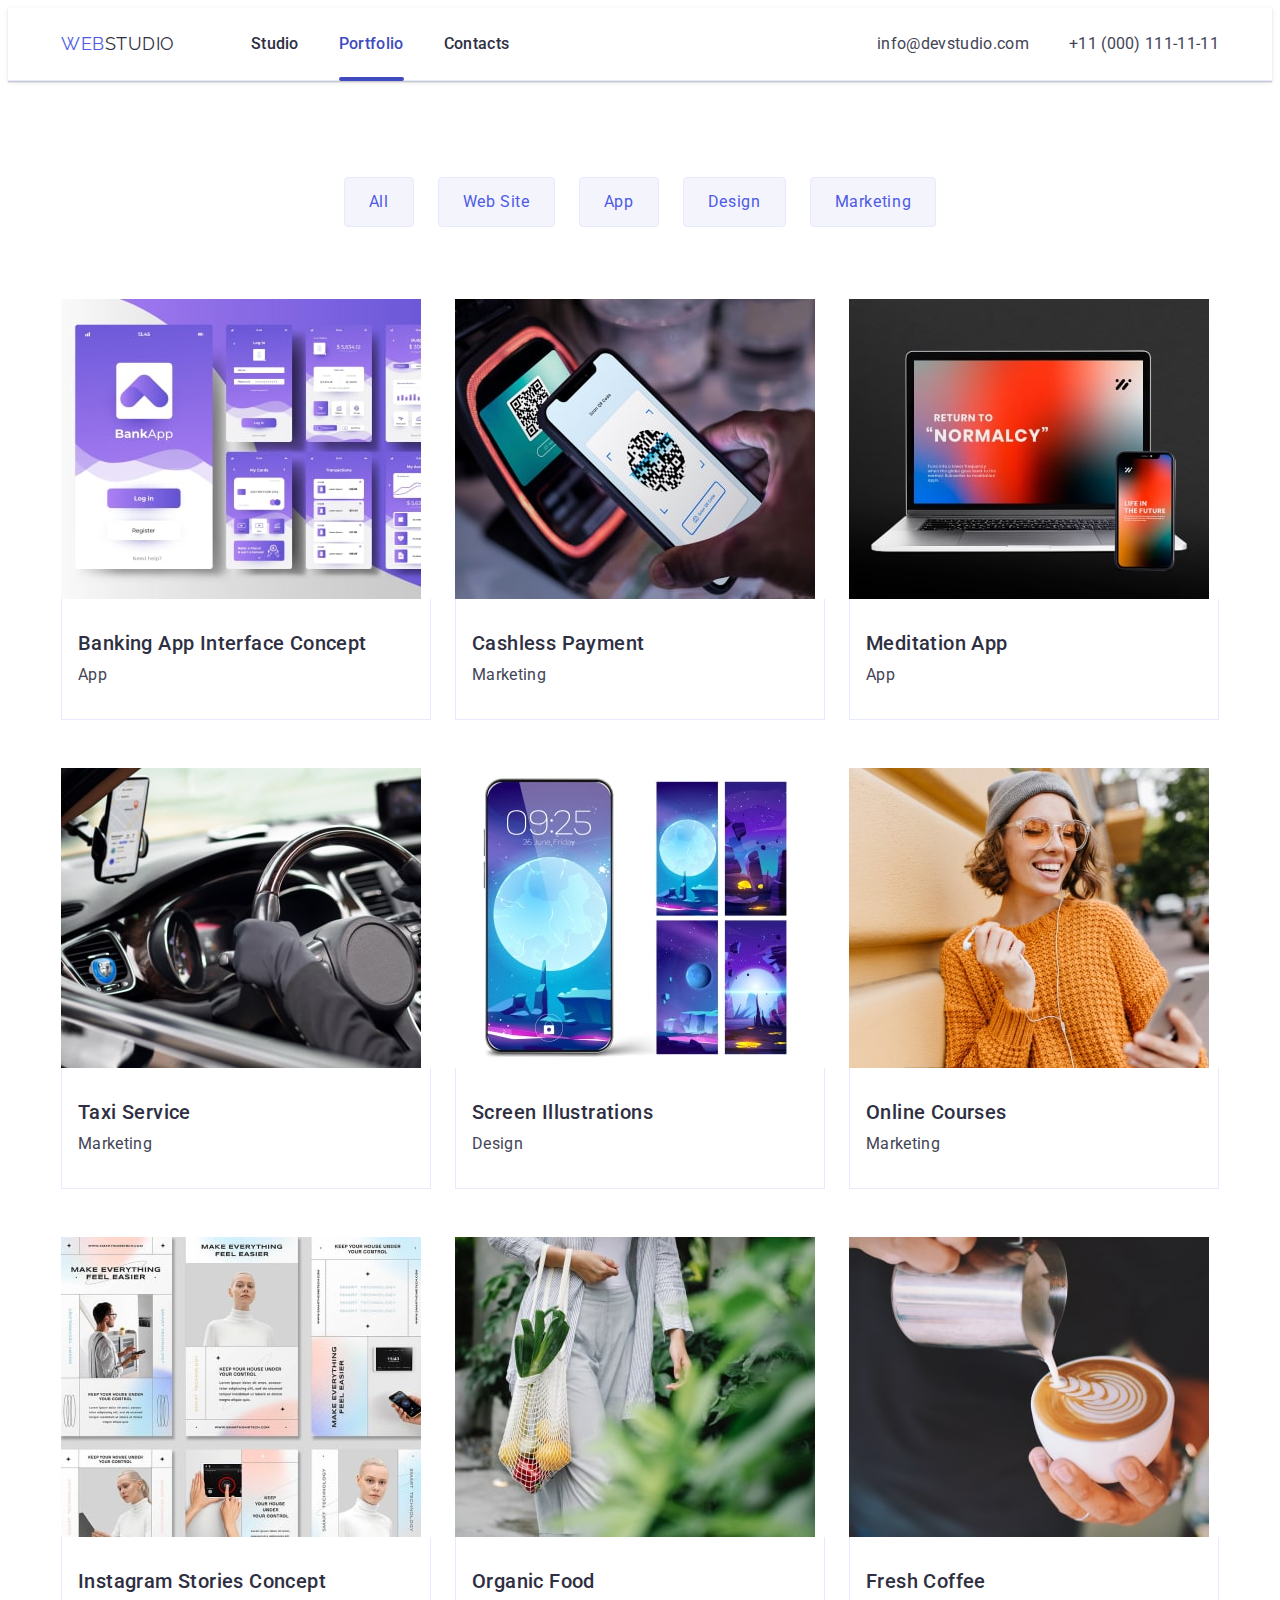
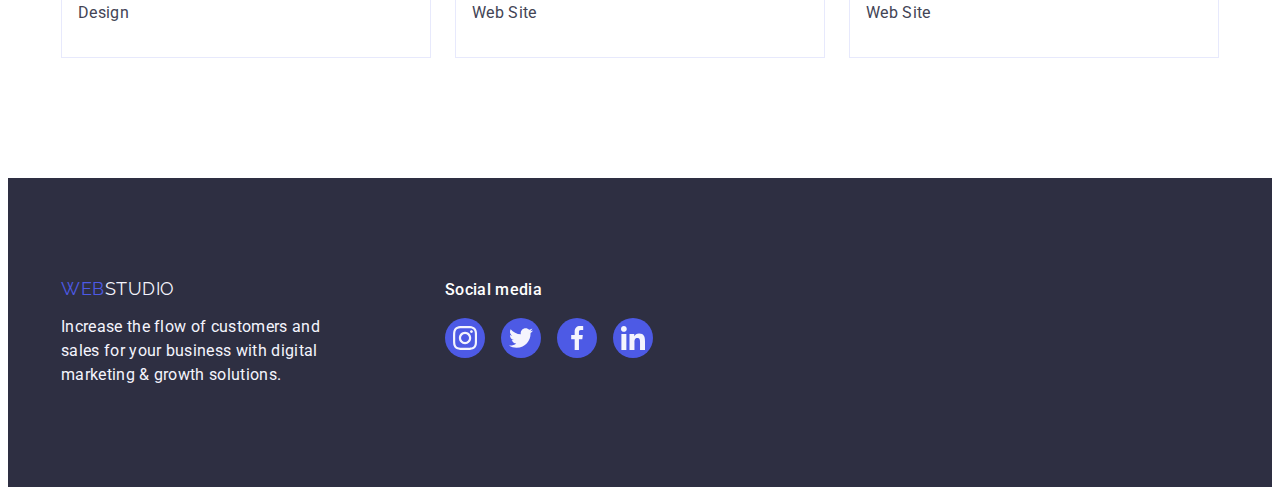
==== commit 5a68f4d5: "sixth hm-half" ====
--- a/portfolio.html
+++ b/portfolio.html
@@ -19,7 +19,7 @@
                 <a class="logo link" href="./index.html">Web<span class="logo-second-part">Studio</span></a>
                 <ul class="list nav-list">
                     <li class="item"><a class="nav-item link" href="./index.html">Studio</a></li>
-                    <li class="item"><a class="nav-item link" href="./portfolio.html">Portfolio</a></li>
+                    <li class="item"><a class="nav-item link current" href="./portfolio.html">Portfolio</a></li>
                     <li class="item"><a class="nav-item link" href="">Contacts</a></li>
                 </ul>
             </nav>
@@ -56,7 +56,10 @@
                 <ul class="list portfolio-list">
                     <li class="item">
                         <a class="portfolio-item link" href="">
-                            <img src="images/portf1-min.jpg" width="360" alt="apps">
+                            <div class="box-overlay">
+                                <img src="images/portf1-min.jpg" width="360" alt="apps">
+                                <p class="overlay">14 Stylish and User-Friendly App Design Concepts · Task Manager App · Calorie Tracker App · Exotic Fruit Ecommerce App · Cloud Storage App</p>
+                            </div>
                             <div class="portfolio-item-name">
                                 <h2 class="portfolio-header list-header">Banking App Interface Concept</h2>
                                 <p class="portfolio-text list-text">App</p>
@@ -65,7 +68,10 @@
                     </li>
                     <li class="item">
                         <a class="portfolio-item link" href="">
-                            <img src="images/portf2-min.jpg" width="360" alt="paymant">
+                            <div class="box-overlay">
+                                <img src="images/portf2-min.jpg" width="360" alt="paymant">
+                                <p class="overlay">14 Stylish and User-Friendly App Design Concepts · Task Manager App · Calorie Tracker App · Exotic Fruit Ecommerce App · Cloud Storage App</p>
+                            </div>
                             <div class="portfolio-item-name">
                                 <h2 class="portfolio-header list-header">Cashless Payment</h2>
                                 <p class="portfolio-text list-text">Marketing</p>
@@ -74,7 +80,10 @@
                     </li>
                     <li class="item">
                         <a class="portfolio-item link" href="">
-                            <img src="images/portf3-min.jpg" width="360" alt="desktop mobile apps">
+                            <div class="box-overlay">
+                                <img src="images/portf3-min.jpg" width="360" alt="desktop mobile apps">
+                                <p class="overlay">14 Stylish and User-Friendly App Design Concepts · Task Manager App · Calorie Tracker App · Exotic Fruit Ecommerce App · Cloud Storage App</p>
+                            </div>
                             <div class="portfolio-item-name">
                                 <h2 class="portfolio-header list-header">Meditation App</h2>
                                 <p class="portfolio-text list-text">App</p>
@@ -83,7 +92,10 @@
                     </li>
                     <li class="item">
                         <a class="portfolio-item link" href="">
-                            <img src="images/portf4-min.jpg" width="360" alt="automobile app">
+                            <div class="box-overlay">
+                                <img src="images/portf4-min.jpg" width="360" alt="automobile app">
+                                <p class="overlay">14 Stylish and User-Friendly App Design Concepts · Task Manager App · Calorie Tracker App · Exotic Fruit Ecommerce App · Cloud Storage App</p>
+                            </div>
                             <div class="portfolio-item-name">
                                 <h2 class="portfolio-header list-header">Taxi Service</h2>
                                 <p class="portfolio-text list-text">Marketing</p>
@@ -92,7 +104,10 @@
                     </li>
                     <li class="item">
                         <a class="portfolio-item link" href="">
-                            <img src="images/portf5-min.jpg" width="360" alt="screen">
+                            <div class="box-overlay">
+                                <img src="images/portf5-min.jpg" width="360" alt="screen">
+                                <p class="overlay">14 Stylish and User-Friendly App Design Concepts · Task Manager App · Calorie Tracker App · Exotic Fruit Ecommerce App · Cloud Storage App</p>
+                            </div>
                             <div class="portfolio-item-name">
                                 <h2 class="portfolio-header list-header">Screen Illustrations</h2>
                                 <p class="portfolio-text list-text">Design</p>
@@ -101,7 +116,10 @@
                     </li>
                     <li class="item">
                         <a class="portfolio-item link" href="">
-                            <img src="images/portf6-min.jpg" width="360" alt="study">
+                            <div class="box-overlay">
+                                <img src="images/portf6-min.jpg" width="360" alt="study">
+                                <p class="overlay">14 Stylish and User-Friendly App Design Concepts · Task Manager App · Calorie Tracker App · Exotic Fruit Ecommerce App · Cloud Storage App</p>
+                            </div>
                            <div class="portfolio-item-name">
                              <h2 class="portfolio-header list-header">Online Courses</h2>
                              <p class="portfolio-text list-text">Marketing</p>
@@ -110,7 +128,10 @@
                     </li>
                     <li class="item">
                         <a class="portfolio-item link" href="">
-                            <img src="images/portf7-min.jpg" width="360" alt="instagram stories">
+                            <div class="box-overlay">
+                                <img src="images/portf7-min.jpg" width="360" alt="instagram stories">
+                                <p class="overlay">14 Stylish and User-Friendly App Design Concepts · Task Manager App · Calorie Tracker App · Exotic Fruit Ecommerce App · Cloud Storage App</p>
+                            </div>
                             <div class="portfolio-item-name">
                                 <h2 class="portfolio-header list-header">Instagram Stories Concept</h2>
                                 <p class="portfolio-text list-text">Design</p>
@@ -119,7 +140,10 @@
                     </li>
                     <li class="item">
                         <a class="portfolio-item link" href="">
-                            <img src="images/portf8-min.jpg" width="360" alt="vedgetables">
+                            <div class="box-overlay">
+                                <img src="images/portf8-min.jpg" width="360" alt="vedgetables">
+                                <p class="overlay">14 Stylish and User-Friendly App Design Concepts · Task Manager App · Calorie Tracker App · Exotic Fruit Ecommerce App · Cloud Storage App</p>
+                            </div>
                             <div class="portfolio-item-name">
                                 <h2 class="portfolio-header list-header">Organic Food</h2>
                                 <p class="portfolio-text list-text">Web Site</p>
@@ -128,7 +152,10 @@
                     </li>
                     <li class="item">
                         <a class="portfolio-item link" href="">
-                            <img src="images/portf9-min.jpg" width="360" alt="coffee">
+                            <div class="box-overlay">
+                                <img src="images/portf9-min.jpg" width="360" alt="coffee">
+                                <p class="overlay">14 Stylish and User-Friendly App Design Concepts · Task Manager App · Calorie Tracker App · Exotic Fruit Ecommerce App · Cloud Storage App</p>
+                            </div>
                             <div class="portfolio-item-name">
                                 <h2 class="portfolio-header list-header">Fresh Coffee</h2>
                                 <p class="portfolio-text list-text">Web Site</p>
--- a/styles/style.css
+++ b/styles/style.css
@@ -1,6 +1,7 @@
 /* for all */
 :root {
     --text-color: #434455;
+    --trans: 250ms cubic-bezier(0.4, 0, 0.2, 1);
 }
 
 body {
@@ -75,8 +76,8 @@
 
 /* Header */
 .header {
-    padding-top: 10.5px;
-    padding-bottom: 10.5px;
+    /* padding-top: 0px;
+    padding-bottom: 0px; */
     border-bottom: 1px solid #E7E9FC;
     box-shadow: 0px 2px 1px rgba(46, 47, 66, 0.08), 
                 0px 1px 1px rgba(46, 47, 66, 0.16), 
@@ -96,9 +97,9 @@
     letter-spacing: 0.03em;
     text-transform: uppercase;
 
-    padding-top: 15px;
-    padding-bottom: 15px;
     margin-right: 76px;
+    display: flex;
+    align-self: center;
 }
 
 .logo-second-part {
@@ -112,6 +113,7 @@
 
 .nav-list {
     display: flex;
+    /* align-items: center; */
     gap: 40px;
 }
 
@@ -122,15 +124,39 @@
     color: #2E2F42;
     font-weight: 500;
 
+    display: block;
+    position: relative;
+
     padding-top: 24px;
     padding-bottom: 24px;
-}
-
-.nav-list .item {
-    padding-top: 15px;
-    padding-bottom: 15px;
+
+    transition-property: color;
+    transition: var(--trans);
+}
+
+/* .nav-list .item {
+    padding-top: 24px;
+    padding-bottom: 24px; */
     /* margin-right: 40px; */
-}
+/* } */
+
+.current {
+    color: #404BBF;
+}
+
+.nav-item.current::after {
+    content: '';
+    height: 4px;
+    width: 100%;
+    display: block;
+    position: absolute;
+    left: 0;
+    bottom: -1px;
+
+    background-color: #404BBF;
+    border-radius: 2px;
+}
+
 
 /* .nav-list .item:last-child {
     margin-right: 0px;
@@ -138,22 +164,27 @@
 
 .nav-item:hover,
 .nav-item:focus {
-    color: #404BBF;
-}
+    color: #404BBF;  
+}
+
 .contacts {
     font-style: normal;
+    display: flex;
+    align-items: center;
 }
 
 .contacts-list {
     display: flex;
     gap: 40px;
-}
-
-.contacts-list .item {
+    /* align-items: center; */
+    /* justify-content: center; */
+}
+
+/* .contacts-list .item {
     padding-top: 15px;
     padding-bottom: 15px;
-    /* margin-right: 40px; */
-}
+    margin-right: 40px;
+} */
 
 /* .contacts-list .item:last-child {
     margin-right: 0;
@@ -164,6 +195,9 @@
     line-height: 1.5;
     letter-spacing: 0.02em;
     color: #434455;
+
+    transition-property: color;
+    transition: var(--trans);
 }
 
 .contacts-item:hover,
@@ -217,6 +251,9 @@
     height: 56px;
     display: block;
     margin: 0 auto;
+
+    transition-property: background-color;
+    transition: var(--trans);
 }
 
 .hero-btn:hover,
@@ -309,6 +346,7 @@
                 0px 1px 1px rgba(46, 47, 66, 0.16),
                 0px 2px 1px rgba(46, 47, 66, 0.08);
     border-radius: 0px 0px 4px 4px;
+    padding-bottom: 32px;
     /* margin-right: 24px; */
 }
 
@@ -318,24 +356,26 @@
 
 .team-name-position {
     padding: 32px 16px 0;
-    margin-bottom: 8px;
+    /* margin-bottom: 8px; */
 }
 
 .team-header-item {
     /* margin-top: 32px; */
+    /* margin-bottom: 8px; */
+    text-align: center;
+}
+
+.team-text-item {
+    /* margin-bottom: 32px; */
     margin-bottom: 8px;
     text-align: center;
 }
 
-.team-text-item {
+.social-net {
+    display: flex;
+    gap: 24px;
     /* margin-bottom: 32px; */
-    text-align: center;
-}
-
-.social-net {
-    display: flex;
-    gap: 24px;
-    margin: 0 16px 32px;
+    /* margin: 0 16px 32px; */
 }
 .social-item {
     width: 40px;
@@ -352,6 +392,9 @@
     display: flex;
     align-items: center;
     justify-content: center;
+
+    transition-property: background-color;
+    transition: var(--trans);
 }
 
 .social-icons {
@@ -379,9 +422,11 @@
 .customers-list {
     display: flex;
     gap: 24px;
+    justify-content: center;
 }
 .customers-item {
-    width: calc((100%-120px)/6);
+    /* width: calc((100%-120px)/6); */
+    width: 168px;
     height: 88px;
   
     
@@ -397,6 +442,9 @@
     display: flex;
     align-items: center;
     justify-content: center;
+
+    transition-property: color, border;
+    transition: var(--trans);
 }
 
 .customers-logo {
@@ -441,6 +489,9 @@
     border-radius: 4px;
     cursor: pointer;
     padding: 12px 24px;
+
+    transition-property: color, background-color, box-shadow, border;
+    transition: var(--trans);
 }
 
 .portfolio-filter .item {
@@ -496,7 +547,38 @@
     /* margin-left: 16px; */
 }
 
-
+.box-overlay {
+    position: relative;
+    overflow: hidden
+}
+
+.overlay {
+    background-color: #4D5AE5;
+    width: 100%;
+    height: 100%;
+    padding: 40px 32px;
+    overflow: auto;
+    
+
+    font-style: normal;
+    font-size: 16px;
+    line-height: 1.5;
+    letter-spacing: 0.02em;
+    color: #F4F4FD;
+
+    position: absolute;
+    top: 0;
+    left: 0;
+
+    transition-property: transform;
+    transform: translateY(100%);
+    transition: var(--trans);
+}
+
+.portfolio-item.link:hover .overlay,
+.portfolio-item.link:focus .overlay {
+    transform: translate(0, 0);
+}
 
 
 /* Footer */
@@ -577,5 +659,195 @@
 .footer-soc-link:hover, 
 .footer-soc-link:focus {
     background-color: #31D0AA;
-}
-
+
+    transition-property: background-color;
+    transition: var(--trans);
+}
+
+/* MODAL */
+
+.backdrop {
+    background-color: rgba(46, 47, 66, 0.4);
+    width: 100%;
+    height: 100%;
+    
+    position: fixed;
+    z-index: 100;
+    top: 0;
+    left: 0;
+
+    transition: opacity var(--trans), visibility var(--trans);
+}
+
+.modal-window {
+    width: 408px;
+    min-height: 585px;
+    background-color: #FCFCFC;
+    position: absolute;
+    top: 50%;
+    left: 50%;
+    transform: translate(-50%, -50%);
+    padding: 24px;
+    
+
+    /* display: flex; */
+}
+
+.close-btn {
+    width: 24px;
+    height: 24px;
+    background-color: #E7E9FC;
+    color: #2E2F42;
+    border: 1px solid rgba(0, 0, 0, 0.1);
+    border-radius: 50%;
+    display: flex;
+    justify-content: center;
+    align-items: center;
+    cursor: pointer;
+    padding: 0;
+
+    position: absolute;
+    top: 24px;
+    right: 24px;
+
+    transition-property: background-color, border, color;
+    transition: var(--trans);
+}
+
+.close-icon {
+    width: 8px;
+    height: 8px;
+    fill: currentColor;
+}
+
+.close-btn:hover,
+.close-btn:focus {
+    background-color: #404BBF;
+    border: none;
+    color: #FFFFFF;
+}
+
+.backdrop.is-hidden {
+    visibility: hidden;
+    opacity: 0;
+    pointer-events: none;
+}
+
+.modal-title {
+    font-weight: 500;
+    font-size: 16px;
+    line-height: 1.5;
+    text-align: center;
+    letter-spacing: 0.02em;
+    color: #2E2F42;
+    margin-top: 48px;
+    margin-bottom: 16px;
+}
+
+.modal-field {
+    margin-bottom: 8px;
+}
+
+.modal-input {
+    width: 100%;
+    height: 40px;
+    border: 1px solid rgba(46, 47, 66, 0.4);
+    border-radius: 4px;
+    padding-top: 8px;
+    padding-bottom: 8px;
+    padding-left: 38px;
+    outline: transparent;
+    font-size: 12px;
+    line-height: 1.17;
+    color: rgba(46, 47, 66, 0.4);
+    letter-spacing: 0.04em;
+}
+
+.modal-input:focus,
+.modal-comment:focus {
+    border-color: #4D5AE5;
+}
+
+.modal-input:focus + .form-icons {
+    fill: #4D5AE5;
+}
+
+.modal-label {
+    font-weight: 400;
+    font-size: 12px;
+    line-height: 1.17;
+    letter-spacing: 0.04em;
+    color: #8E8F99;
+    margin-bottom: 4px;
+}
+
+.form-field {
+    position: relative;
+}
+
+.form-icons {
+    width: 18px;
+    height: 18px;
+
+    position: absolute;
+    top: 50%;
+    transform: translateY(-50%);
+    left: 16px;
+    fill: #2E2F42;
+}
+
+.modal-textarea {
+    margin-bottom: 16px;
+}
+
+.modal-comment {
+    width: 100%;
+    height: 120px;
+    border: 1px solid rgba(46, 47, 66, 0.4);
+    border-radius: 4px;
+    padding: 8px 16px;
+    outline: transparent;
+    resize: none;
+    font-size: 12px;
+    line-height: 1.17;
+    color: rgba(46, 47, 66, 0.4);
+    letter-spacing: 0.04em;
+}
+
+.modal-comment::placeholder {
+    font-size: 12px;
+    line-height: 1.17;
+    letter-spacing: 0.04em;
+    color: rgba(46, 47, 66, 0.4);
+}
+
+.modal-submit {
+    width: 169px;
+    height: 56px;
+    background: #4D5AE5;
+    box-shadow: 0px 4px 4px rgba(0, 0, 0, 0.15);
+    border-radius: 4px;
+    border: none;
+
+    font-weight: 500;
+    font-size: 16px;
+    line-height: 1.5;
+    display: flex;
+    align-items: center;
+    justify-content: center;
+    letter-spacing: 0.04em;
+    color: #FFFFFF;
+
+    position: absolute;
+    left: 50%;
+    transform: translateX(-50%);
+    bottom: 24px;
+
+    transition-property: background-color;
+    transition: var(--trans);
+}
+
+.modal-submit:hover,
+.modal-submit:focus {
+    background-color: #404BBF;
+}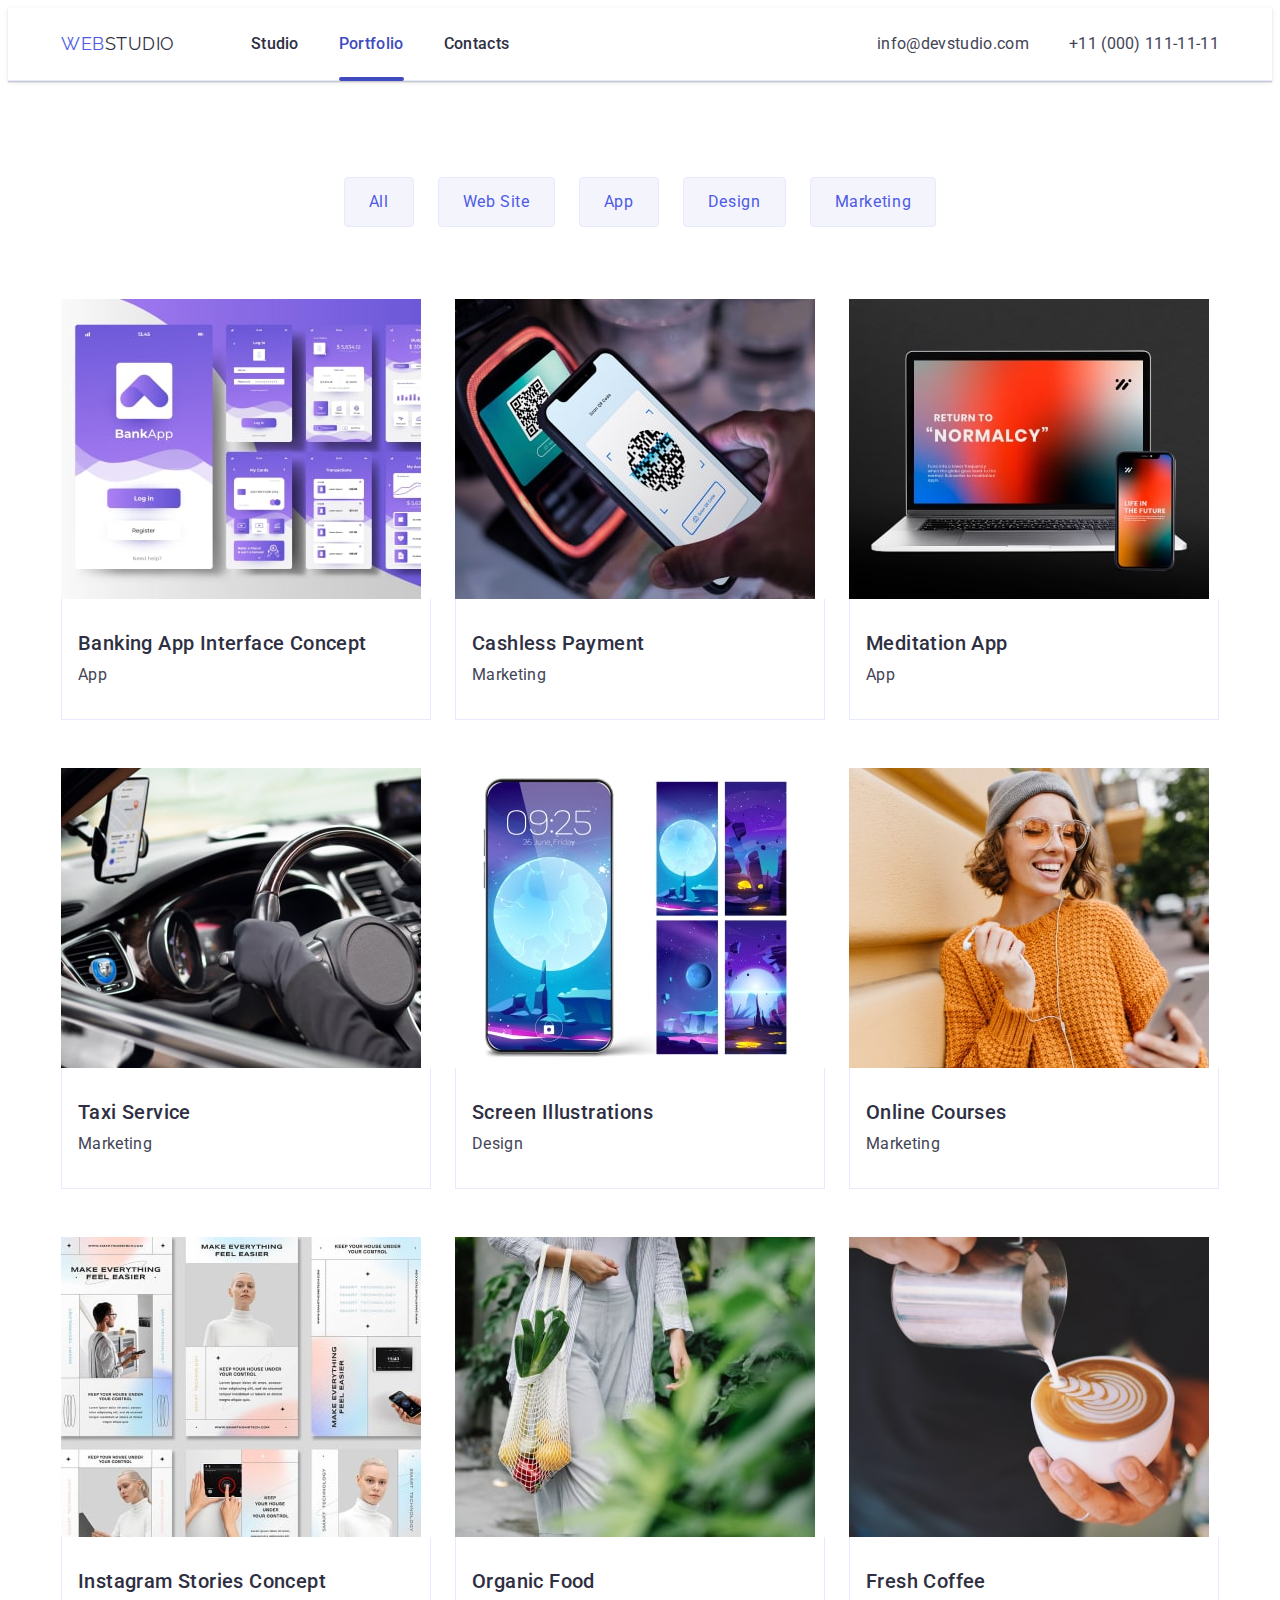
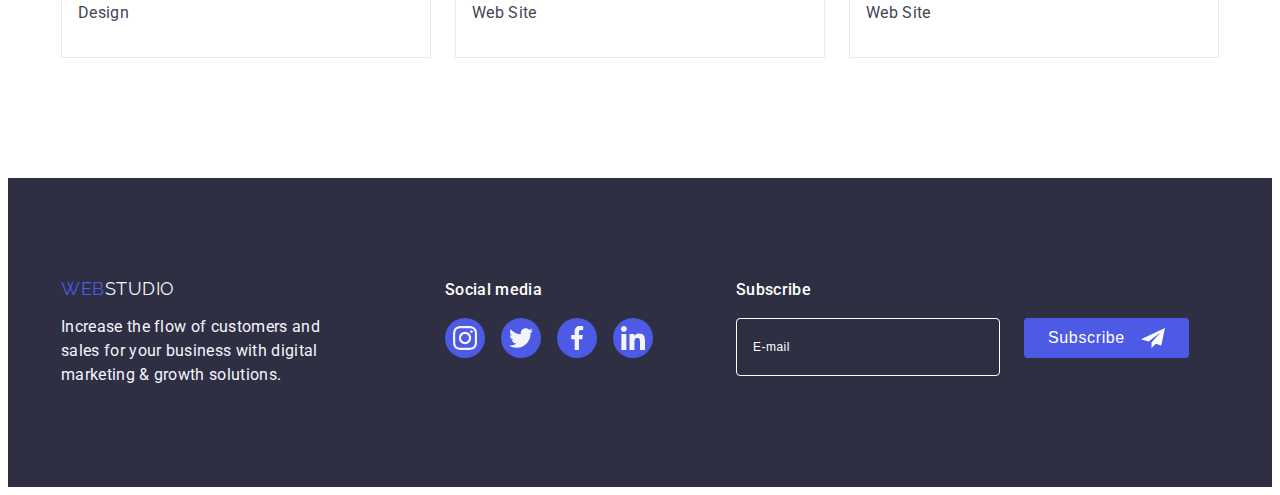
==== commit 0941984d: "finished hm6" ====
--- a/portfolio.html
+++ b/portfolio.html
@@ -205,6 +205,19 @@
                     </li>
                 </ul>
             </div>
+            <div class="container-form">
+                <h2 class="footer-form-title">Subscribe</h2>
+                <form class="footer-form">
+                    <input name="footer-login" class="footer-login" placeholder="E-mail"></input>
+                    <button type="submit" class="subscribe-btn">
+                        <span>Subscribe</span>
+                        <svg class="subscribe-icon">
+                            <use href="./images/symbol-defs.svg#subscribe"></use>
+                        </svg>
+                    </button>
+                    
+                </form>
+            </div>
         </div>
     </footer>
 </body>
--- a/styles/style.css
+++ b/styles/style.css
@@ -34,8 +34,8 @@
 .container {
     width: 1158px;
     margin: 0 auto;
-    padding-left: 12px;
-    padding-right: 12px;
+    padding-left: 15px;
+    padding-right: 15px;
     /* outline: 2px solid red; */
 }
 
@@ -591,8 +591,11 @@
 
 .footer .container {
     display: flex;
-    gap: 120px;
     align-items: baseline;
+}
+
+.container-disclaimer {
+    margin-right: 120px;
 }
 
 .footer .link-logo {
@@ -613,10 +616,10 @@
     max-width: 264px;
 }
 
-/* .container-social {
-    background-color: #fff;
-    padding-top: 5px;
-} */
+.container-social {
+    margin-right: 83px; /*have to be 80 px*/
+    max-width: 208px;
+}
 
 .social-title {
     font-weight: 500;
@@ -662,6 +665,81 @@
 
     transition-property: background-color;
     transition: var(--trans);
+}
+
+.container-form {
+    width: 453px;
+}
+
+.footer-form-title {
+    font-weight: 500;
+    font-size: 16px;
+    line-height: 1.5;
+    letter-spacing: 0.02em;
+    color: #FFFFFF;
+    margin-bottom: 16px;
+}
+
+.footer-form {
+    display: flex;
+}
+
+.footer-login {
+    width: 264px;
+    height: 40px;
+    border: 1px solid #FFFFFF;
+    border-radius: 4px;
+    background-color: transparent;
+    padding: 8px 16px;
+    margin-right: 24px;
+
+    font-size: 12px;
+    line-height: 2;
+    letter-spacing: 0.04em;
+    color: #FFFFFF;
+}
+
+.footer-login::placeholder {
+    font-size: 12px;
+    line-height: 2;
+    letter-spacing: 0.04em;
+    color: #FFFFFF;
+}
+
+.subscribe-btn {
+    min-width: 165px;
+    height: 40px;
+    background: #4D5AE5;
+    border-radius: 4px; 
+    border: none;
+    padding-left: 24px;
+    padding-right: 24px;
+    cursor: pointer;
+
+    display: flex;
+    align-items: center;
+    gap: 16px;
+
+    font-weight: 500;
+    font-size: 16px;
+    line-height: 1.5;
+    letter-spacing: 0.04em;
+    color: #FFFFFF;
+
+    transition-property: background-color;
+    transition: var(--trans);
+}
+
+.subscribe-icon {
+    width: 24px;
+    height: 24px;
+    fill: #FFFFFF;
+}
+
+
+.subscribe-btn:hover,
+.subscribe-btn:focus {
+background-color: #404BBF;
 }
 
 /* MODAL */
@@ -761,6 +839,9 @@
     line-height: 1.17;
     color: rgba(46, 47, 66, 0.4);
     letter-spacing: 0.04em;
+
+    /* transition-property: border-color; */
+    transition: border-color var(--trans);
 }
 
 .modal-input:focus,
@@ -794,6 +875,9 @@
     transform: translateY(-50%);
     left: 16px;
     fill: #2E2F42;
+
+    transition-property: fill;
+    transition: var(--trans);
 }
 
 .modal-textarea {
@@ -821,31 +905,87 @@
     color: rgba(46, 47, 66, 0.4);
 }
 
+
+
+
 .modal-submit {
-    width: 169px;
+    min-width: 169px;
     height: 56px;
     background: #4D5AE5;
     box-shadow: 0px 4px 4px rgba(0, 0, 0, 0.15);
     border-radius: 4px;
     border: none;
+    cursor: pointer;
 
     font-weight: 500;
     font-size: 16px;
     line-height: 1.5;
-    display: flex;
-    align-items: center;
-    justify-content: center;
     letter-spacing: 0.04em;
     color: #FFFFFF;
 
-    position: absolute;
+    display: block;
+    margin: 24px auto;
+
+    /* position: absolute;
     left: 50%;
     transform: translateX(-50%);
-    bottom: 24px;
+    bottom: 24px; */
 
     transition-property: background-color;
     transition: var(--trans);
 }
+
+.agreement {
+    font-size: 12px;
+    line-height: 1.17;
+    letter-spacing: 0.04em;
+    color: #8E8F99;
+    display: flex;
+    align-items: center;
+}
+
+.fake-checkbox {
+    width: 16px;
+    height: 16px;
+    border: 1px solid rgba(46, 47, 66, 0.4);
+    border-radius: 2px;
+    margin-right: 8px;
+    cursor: pointer;
+    display: flex;
+    justify-content: center;
+    align-items: center;
+    fill: transparent;
+    
+}
+
+/* .agreement::before {
+    content: '';
+    width: 16px;
+    height: 16px;
+    border: 1px solid rgba(46, 47, 66, 0.4);
+    border-radius: 2px;
+    margin-right: 8px;
+    cursor: pointer;
+    background-image: url(/images/check.svg);
+    fill: #F4F4FD;;
+    background-position: center;
+    background-repeat: no-repeat;
+    background-size: 10px;
+    transition: background-color var(--trans), border-color var(--trans);
+} */
+
+
+
+.private-agree:checked + .agreement .fake-checkbox {
+    background-color: #404BBF;
+    border-color: #404BBF;
+    fill: #F4F4FD;
+}
+
+.private-agree:focus + .agreement .fake-checkbox {
+    border-color: #4D5AE5;
+}
+
 
 .modal-submit:hover,
 .modal-submit:focus {
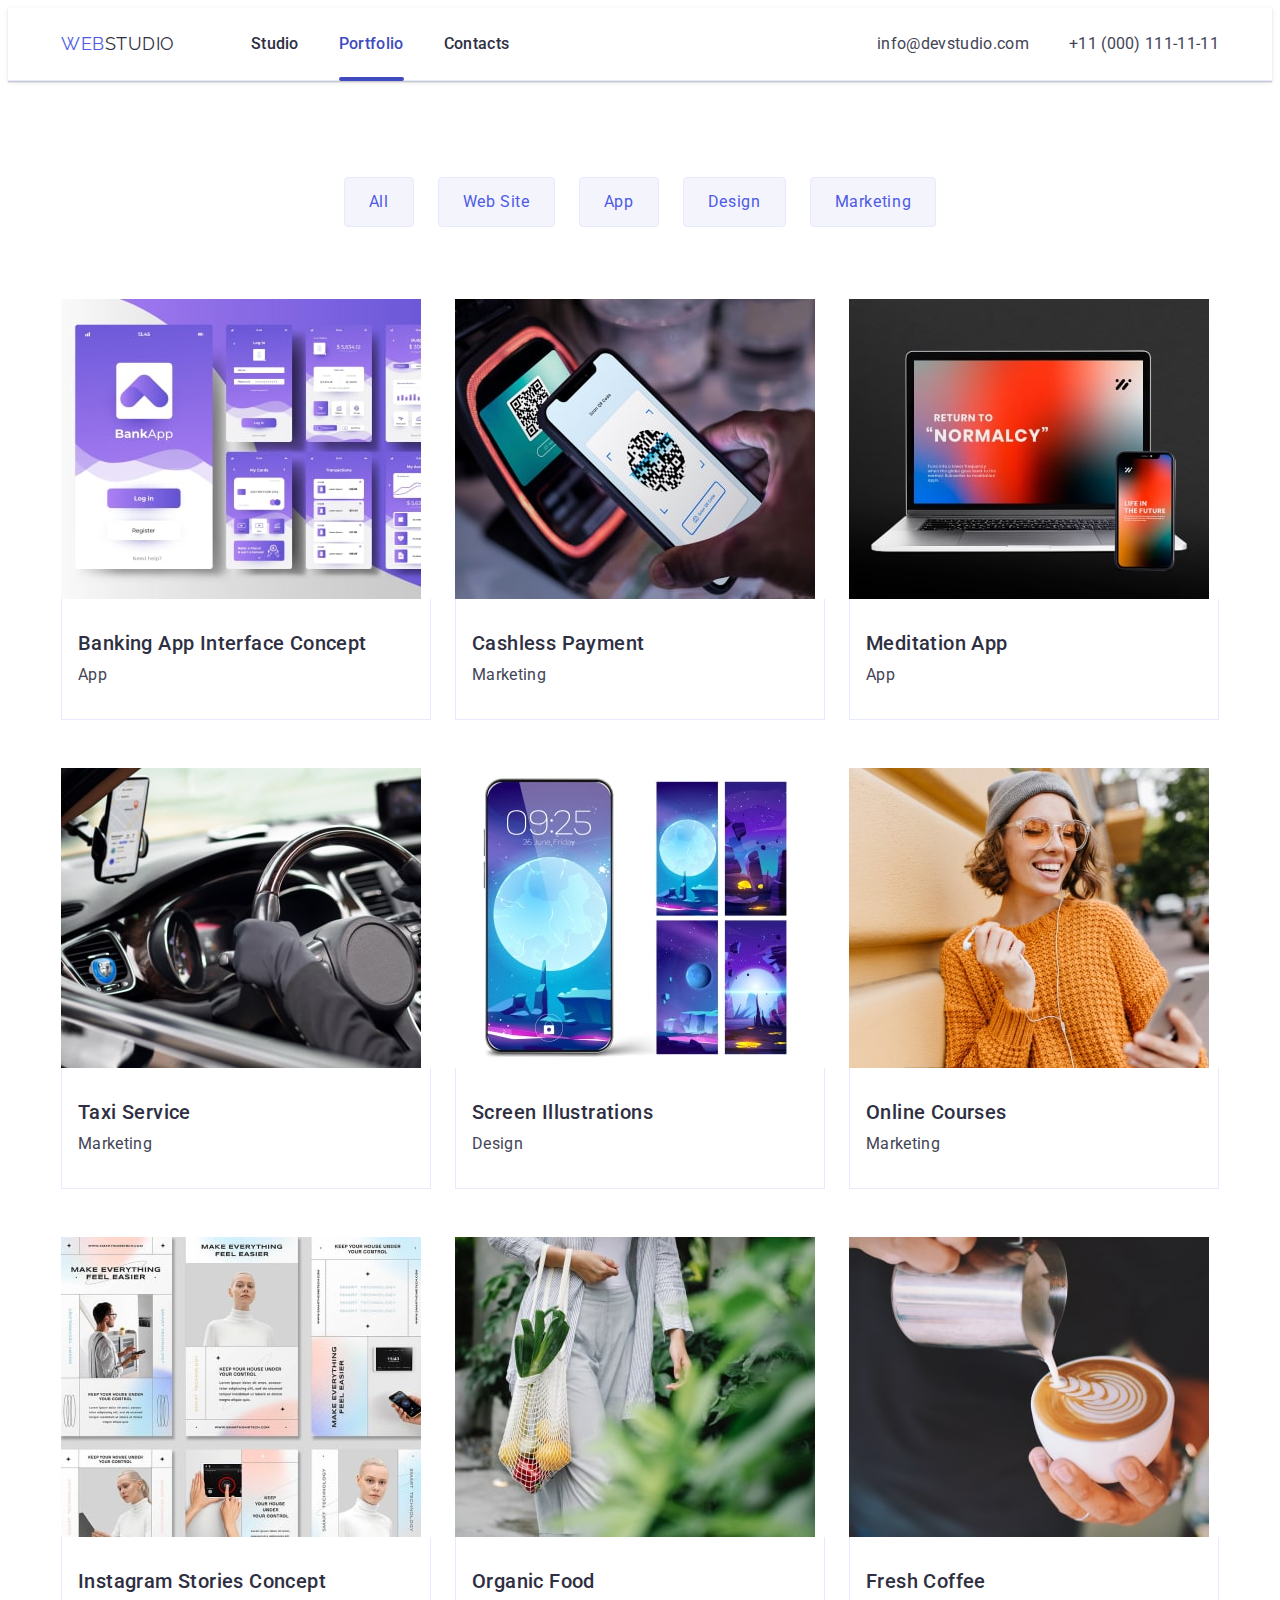
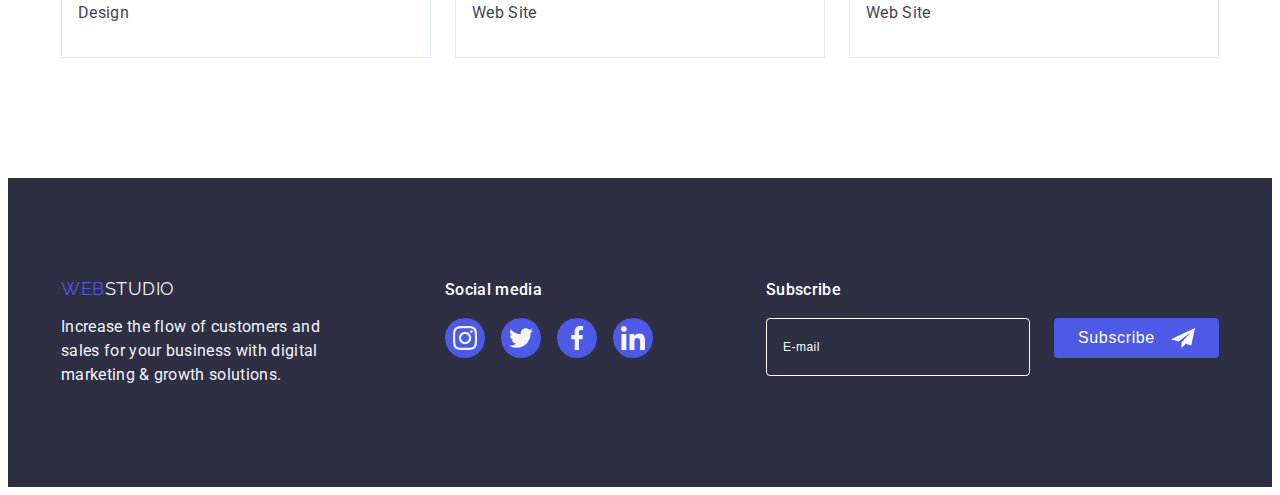
==== commit 7d213e43: "6hm upd" ====
--- a/portfolio.html
+++ b/portfolio.html
@@ -208,7 +208,10 @@
             <div class="container-form">
                 <h2 class="footer-form-title">Subscribe</h2>
                 <form class="footer-form">
-                    <input name="footer-login" class="footer-login" placeholder="E-mail"></input>
+                    <input 
+                        name="footer-login" 
+                        class="footer-login" 
+                        placeholder="E-mail">
                     <button type="submit" class="subscribe-btn">
                         <span>Subscribe</span>
                         <svg class="subscribe-icon">
--- a/styles/style.css
+++ b/styles/style.css
@@ -617,7 +617,7 @@
 }
 
 .container-social {
-    margin-right: 83px; /*have to be 80 px*/
+    /* margin-right: 83px; have to be 80 px */
     max-width: 208px;
 }
 
@@ -669,6 +669,7 @@
 
 .container-form {
     width: 453px;
+    margin-left: auto;
 }
 
 .footer-form-title {
@@ -765,7 +766,7 @@
     top: 50%;
     left: 50%;
     transform: translate(-50%, -50%);
-    padding: 24px;
+    padding: 72px 24px 24px;
     
 
     /* display: flex; */
@@ -818,7 +819,6 @@
     text-align: center;
     letter-spacing: 0.02em;
     color: #2E2F42;
-    margin-top: 48px;
     margin-bottom: 16px;
 }
 
@@ -924,7 +924,7 @@
     color: #FFFFFF;
 
     display: block;
-    margin: 24px auto;
+    margin: auto;
 
     /* position: absolute;
     left: 50%;
@@ -933,6 +933,10 @@
 
     transition-property: background-color;
     transition: var(--trans);
+}
+
+.modal-agreement {
+    margin-bottom: 24px;
 }
 
 .agreement {
@@ -955,7 +959,7 @@
     justify-content: center;
     align-items: center;
     fill: transparent;
-    
+    transition: background-color var(--trans), border-color var(--trans);
 }
 
 /* .agreement::before {
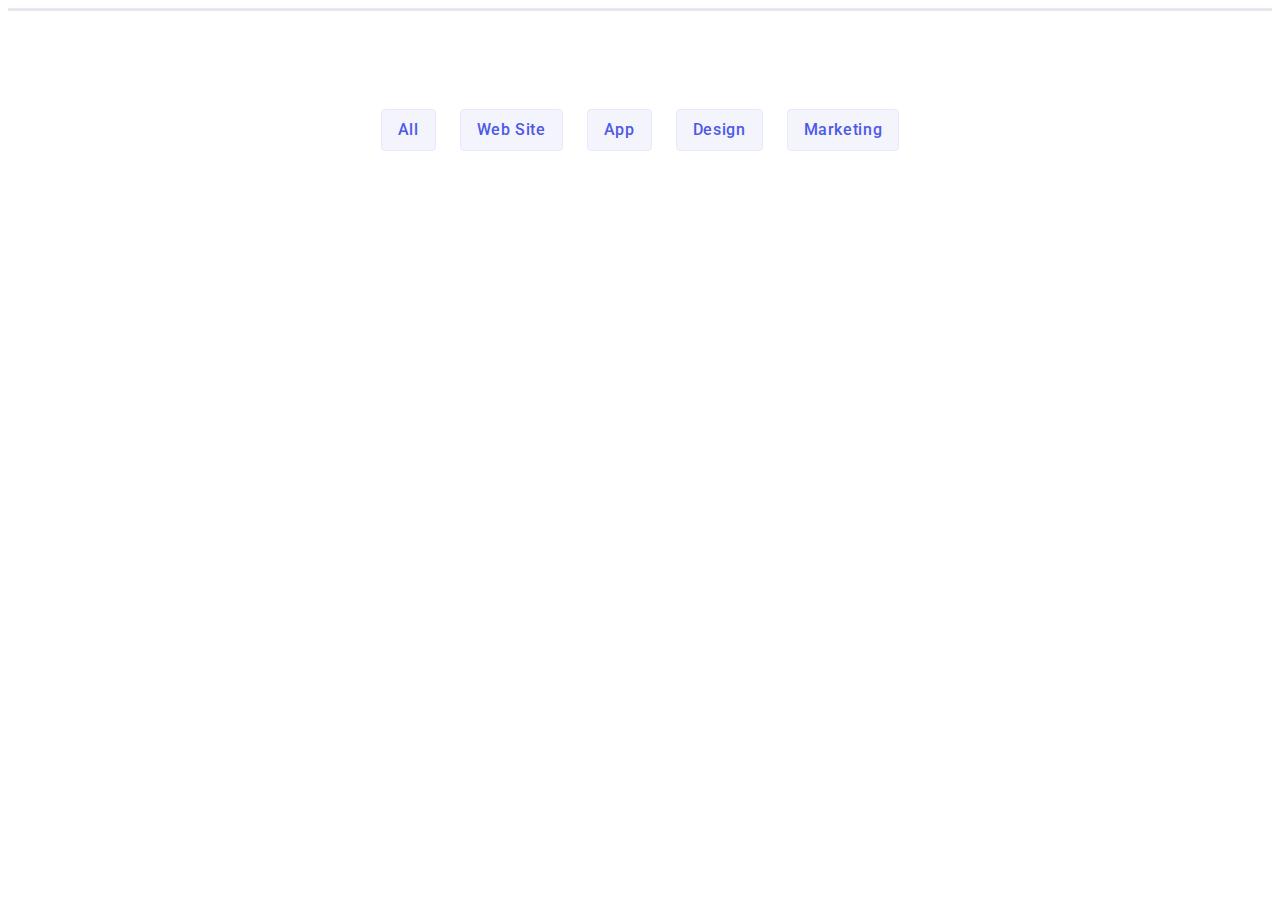
==== commit 3458cc3c: "hm7_part2" ====
--- a/portfolio.html
+++ b/portfolio.html
@@ -9,27 +9,29 @@
     <link href="https://fonts.googleapis.com/css2?family=Raleway:wght@800&family=Roboto:wght@300;400;500;700&display=swap" rel="stylesheet">
     <link rel="stylesheet" href="https://cdnjs.cloudflare.com/ajax/libs/modern-normalize/2.0.0/modern-normalize.min.css" integrity="sha512-4xo8blKMVCiXpTaLzQSLSw3KFOVPWhm/TRtuPVc4WG6kUgjH6J03IBuG7JZPkcWMxJ5huwaBpOpnwYElP/m6wg==" crossorigin="anonymous" referrerpolicy="no-referrer" />
     <link rel="stylesheet" href="styles/style.css">
+    <link rel="stylesheet" href="styles/media.css">
+
     <title>Portfolio</title>
 </head>
 <body>
   <header class="header">
         <!-- navigation -->
         <div class="container">
-            <nav class="navigation">
+            <!-- <nav class="navigation">
                 <a class="logo link" href="./index.html">Web<span class="logo-second-part">Studio</span></a>
                 <ul class="list nav-list">
                     <li class="item"><a class="nav-item link" href="./index.html">Studio</a></li>
                     <li class="item"><a class="nav-item link current" href="./portfolio.html">Portfolio</a></li>
                     <li class="item"><a class="nav-item link" href="">Contacts</a></li>
                 </ul>
-            </nav>
+            </nav> -->
             <!-- contacts -->
-            <address class="contacts">
+            <!-- <address class="contacts">
                 <ul class="list contacts-list">
                     <li class="item"><a class="contacts-item link" href="mailto:info@devstudio.com">info@devstudio.com</a></li>
                     <li class="item"><a class="contacts-item link" href="tel:+110001111111">+11 (000) 111-11-11</a></li>
                 </ul>
-            </address>
+            </address> -->
         </div>
     </header>
     <main>
@@ -53,7 +55,7 @@
                         <button class="portfolio-btn" type="button">Marketing</button>
                     </li>
                 </ul>
-                <ul class="list portfolio-list">
+                <!-- <ul class="list portfolio-list">
                     <li class="item">
                         <a class="portfolio-item link" href="">
                             <div class="box-overlay">
@@ -162,11 +164,11 @@
                             </div>
                         </a>
                     </li>
-                </ul>
+                </ul> -->
             </div>
        </section> 
     </main>
-    <footer class="footer">
+    <!-- <footer class="footer">
         <div class="container">
             <div class="container-disclaimer">
                 <a class="logo link link-logo" href="./index.html">Web<span class="logo-second-footer">Studio</span></a>
@@ -222,6 +224,6 @@
                 </form>
             </div>
         </div>
-    </footer>
+    </footer> -->
 </body>
 </html>--- a/styles/style.css
+++ b/styles/style.css
@@ -32,10 +32,11 @@
 }
 
 .container {
-    width: 1158px;
+    /* width: 1158px; */
+    width: 100%;
     margin: 0 auto;
-    padding-left: 15px;
-    padding-right: 15px;
+    padding-left: 16px;
+    padding-right: 16px;
     /* outline: 2px solid red; */
 }
 
@@ -56,6 +57,7 @@
 
 .list-text {
     font-size: 16px;
+    font-weight: 400;
     line-height: 1.5;
     letter-spacing: 0.02em;
     color: var(--text-color);
@@ -264,31 +266,27 @@
 /* FEACHERS */
 
 .feachers {
-    padding-top: 120px;
-    padding-bottom: 120px;
+    padding-top: 96px;
+    padding-bottom: 96px;
 }
 
 .feachers-list {
     display: flex;
-    gap: 24px;
+    flex-wrap: wrap;
+    row-gap: 72px;
 }
 
 .feachers-list .item {
-    width: calc((100%-72px)/4);
+    width: 100%;
 }
 
 .feachers-img {
-    background-color: #F4F4FD;
-    border-radius: 4px;
-    width: 100%;
-    height: 112px;
-    display: flex;
-    justify-content: center;
-    align-items: center;
+    display: none;
 }
 
 .feachers-header-item {
     margin-bottom: 8px;
+    text-align: center;
 }
 
 
@@ -296,35 +294,23 @@
 /* SERVICES */
 
 .services {
-    padding-bottom: 120px;
-}
-
-.services-header {
-    margin-bottom: 72px;
-}
-
-.services-list {
-    display: flex;
-    gap: 24px;
-}
-
-.services-list .item {
-    width: 360px;
-    height: 300px;
-    border: 1px solid #E7E9FC;
-    /* margin-right: 24px; */
-}
-
-/* .services-list .item:last-child {
-    margin-right: 0;
-} */
+    display: none;
+}
+
+
 
 /* TEAM */
 
 .team {
     background-color: #F4F4FD;
-    padding-top: 120px;
-    padding-bottom: 120px;
+    padding-top: 96px;
+    padding-bottom: 96px;
+    /* padding-top: 120px;
+    padding-bottom: 120px; */
+}
+
+.team .container {
+    width: calc(264px + 16px *2);
 }
 
 .team-header {
@@ -333,26 +319,23 @@
 
 .team-list {
     display: flex;
-    gap: 24px;
+    flex-wrap: wrap;
+    row-gap: 72px;
     
 }
 
 .team-item {
     background-color: #ffffff;
-    width: calc((100% - 72px) / 4);
-    /* padding-bottom: 32px; */
+    /* width: calc((100% - 72px) / 4); */
     background-color: #ffffff;
     box-shadow: 0px 1px 6px rgba(46, 47, 66, 0.08),
                 0px 1px 1px rgba(46, 47, 66, 0.16),
                 0px 2px 1px rgba(46, 47, 66, 0.08);
     border-radius: 0px 0px 4px 4px;
     padding-bottom: 32px;
-    /* margin-right: 24px; */
-}
-
-/* .team-list .team-item:last-child {
-    margin-right: 0;
-} */
+    
+}
+
 
 .team-name-position {
     padding: 32px 16px 0;
@@ -361,12 +344,14 @@
 
 .team-header-item {
     /* margin-top: 32px; */
-    /* margin-bottom: 8px; */
+    margin-bottom: 8px;
+    
     text-align: center;
 }
 
 .team-text-item {
     /* margin-bottom: 32px; */
+    
     margin-bottom: 8px;
     text-align: center;
 }
@@ -411,8 +396,10 @@
 /* CUSTOMERS */
 
 .customers {
-    padding-top: 23px;
-    padding-bottom: 120px;
+    padding-top: 96px;
+    padding-bottom: 96px;
+    /* padding-top: 120px;
+    padding-bottom: 120px; */
 }
 
 .customers-title {
@@ -421,16 +408,14 @@
 
 .customers-list {
     display: flex;
-    gap: 24px;
+    flex-wrap: wrap;
+    column-gap: 16px;
+    row-gap: 72px;
     justify-content: center;
 }
 .customers-item {
-    /* width: calc((100%-120px)/6); */
-    width: 168px;
+    width: calc((100% - 16px) / 2);
     height: 88px;
-  
-    
-    /* fill: #8E8F99; */
 }
 
 .customer-link {
@@ -466,19 +451,24 @@
 /* main Portfolio */
 
 .portfolio {
-    padding-top: 96px;
-    padding-bottom: 120px;
+    padding-top: 48px;
+    padding-bottom: 48px;
 }
 
 .portfolio-filter {
     display: flex;
-    margin-bottom: 72px;
-    justify-content: center;
+    flex-wrap: wrap;
+    margin-bottom: 48px;
+    justify-content: left;
+    column-gap: 24px;
+    row-gap: 16px;
+    width: calc(263px + 16px * 2);
 }
 
 .portfolio-btn {
     font-family: 'Roboto', sans-serif;
     font-style: normal;
+    font-weight: 500;
     font-size: 16px;
     line-height: 1.5;
     letter-spacing: 0.04em; 
@@ -488,19 +478,12 @@
     border: 1px solid #E7E9FC;
     border-radius: 4px;
     cursor: pointer;
-    padding: 12px 24px;
+    padding: 8px 16px;
 
     transition-property: color, background-color, box-shadow, border;
     transition: var(--trans);
 }
 
-.portfolio-filter .item {
-    margin-right: 24px;
-}
-
-.portfolio-filter .item:last-child {
-    margin-right: 0;
-}
 
 .portfolio-btn:hover,
 .portfolio-btn:focus {
--- a/styles/media.css
+++ b/styles/media.css
@@ -0,0 +1,169 @@
+@media screen and (min-width: 428px) {
+    .container {
+        width: 428px;
+    }
+}
+
+
+@media screen and (min-width: 768px) {
+    .container {
+        width: 768px;
+    }
+
+/* FEACHERS */
+    .feachers-list {
+        column-gap: 24px;
+    }
+
+    .feachers-list .item {
+        width: calc((100% - 24px) / 2);
+    }
+
+    .feachers-header-item {
+        text-align: left;
+    }
+
+/* TEAM */
+
+
+    .team .container {
+        width: calc(264px * 2 + 24px + 16px *2);
+    }
+
+    .team-list {
+        column-gap: 24px;
+        row-gap: 64px;
+    }
+
+    /* CUSTOMERS */
+
+    .customers .container {
+        width: calc(552px + 16px * 2);
+    }
+
+    .customers-list {
+        column-gap: 24px; 
+    }
+
+    .customers-item {
+        width: calc((100% - 24px * 2) / 3);
+    }
+
+
+    /* PORTFOLIO PAGE */
+    /* PORTFOLIO FILTER */
+    .portfolio {
+        padding-top: 64px;
+        padding-bottom: 64px;
+    }
+
+    .portfolio-filter {
+        width: 768px;
+        justify-content: center;
+    }
+
+    .portfoio-btn {
+        padding: 12px 24px;
+    }
+
+}
+
+@media screen and (min-width: 1158px) {
+    .container {
+        width: 1158px;
+        padding-left: 15px;
+        padding-right: 15px;
+    }
+
+    .list-header {
+        font-weight: 500;
+        font-style: 20px;
+        line-height: 1.5;
+    }
+
+    .list-text {
+        font-weight: 400;
+    }
+
+    /* FEACHERS */
+
+    .feachers {
+        padding-top: 120px;
+        padding-bottom: 120px;
+    }
+
+    .feachers-list .item {
+        width: calc((100% - 24px *3) / 4);
+    }
+
+    .feachers-img {
+        background-color: #F4F4FD;
+        border-radius: 4px;
+        width: 100%;
+        height: 112px;
+        display: flex;
+        justify-content: center;
+        align-items: center;
+    }
+
+    /* SERVICES */
+    .services {
+        display: block;
+        padding-bottom: 120px;
+    }
+
+    .services-header {
+    margin-bottom: 72px;
+    }
+
+    .services-list {
+        display: flex;
+        gap: 24px;
+    }
+
+    .services-list .item {
+        width: 360px;
+        height: 300px;
+        border: 1px solid #E7E9FC;
+    }
+
+    /* TEAM */
+
+    .team {
+        padding-top: 120px;
+        padding-bottom: 120px;
+    }
+
+    .team .container {
+        width: 1158px;
+    }
+
+
+    /* CUSTOMERS */
+    
+    .customers {
+        padding-top: 120px;
+        padding-bottom: 120px;
+    }
+    
+    .customers .container {
+        width: 1158px;
+    }
+    
+    .customers-item {
+        width: calc((100% - 24px * 5) / 6);
+    }
+
+
+    /* PORTFOLIO PAGE */
+    /* PORTFOLIO FILTER */
+    .portfolio {
+        padding-top: 100px;
+        padding-bottom: 120px;
+    }
+
+    .portfolio-filter {
+        width: 1158px;
+    }
+
+}
